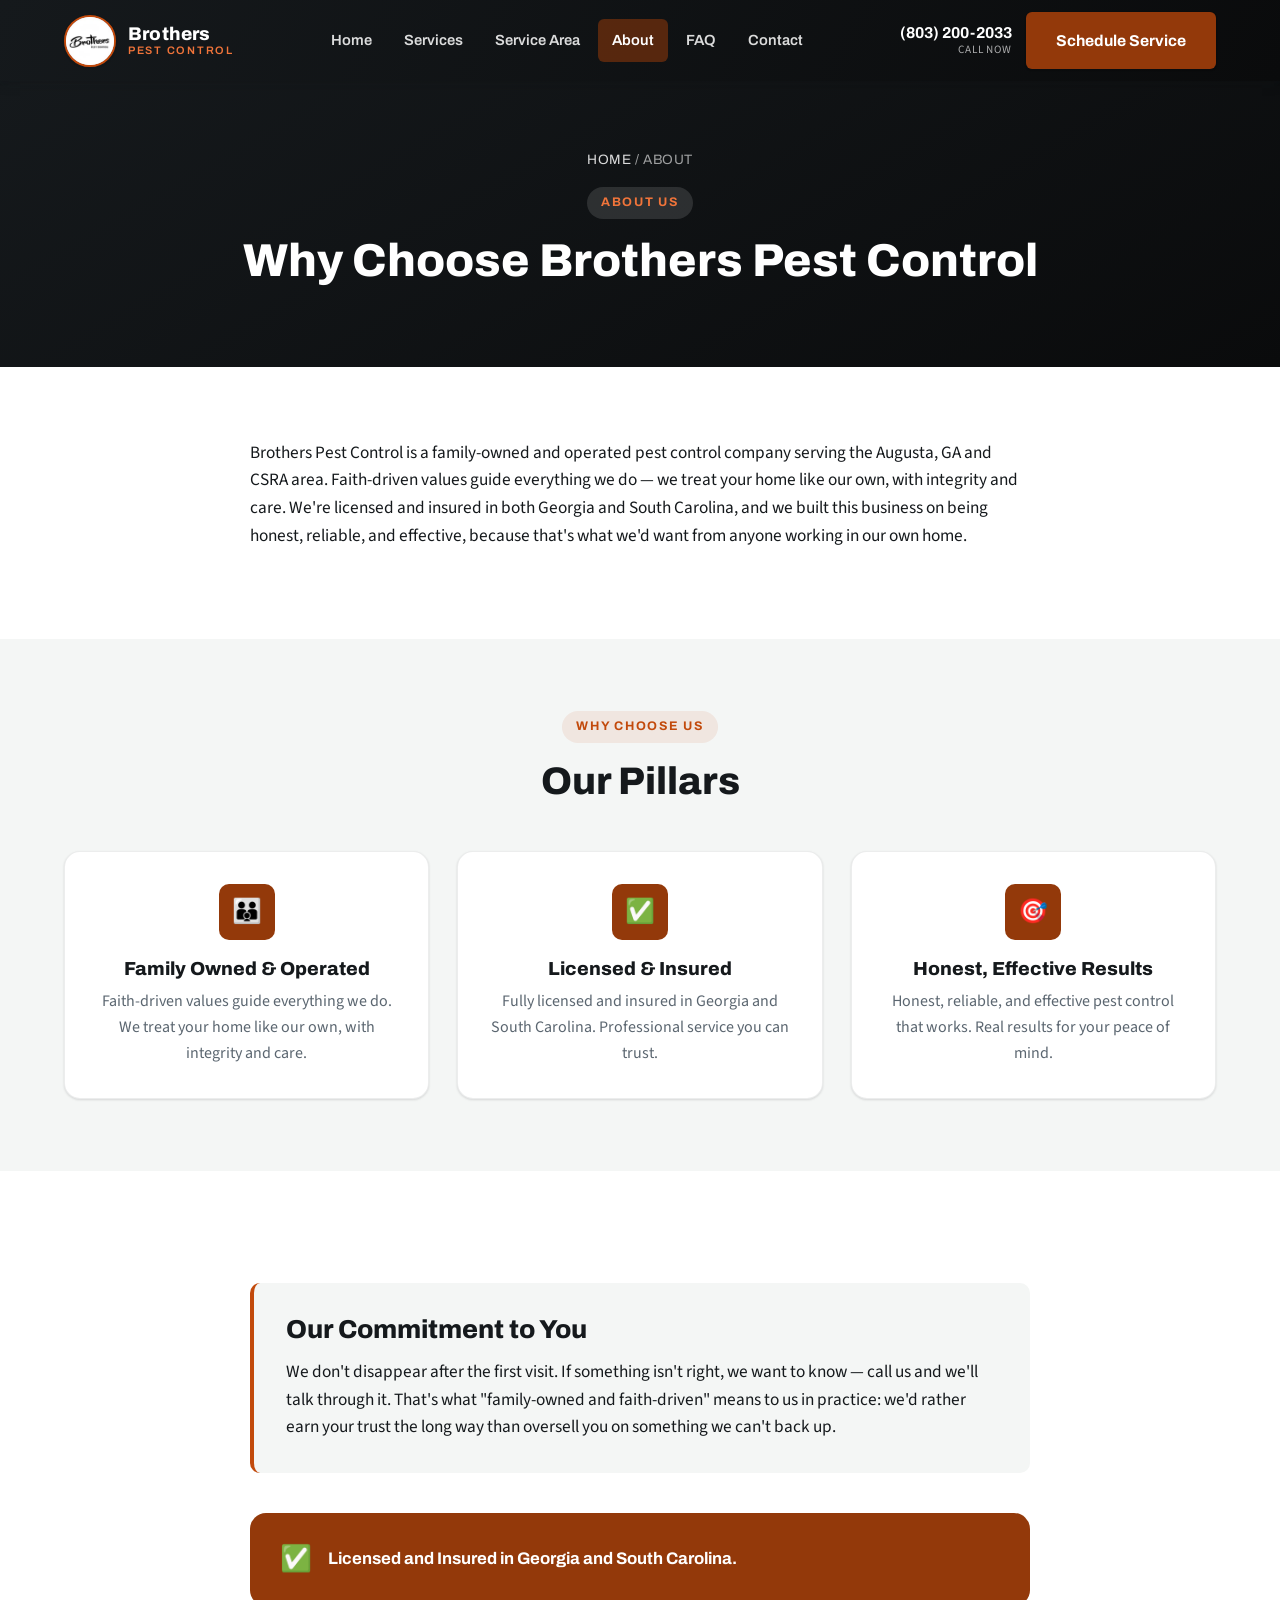
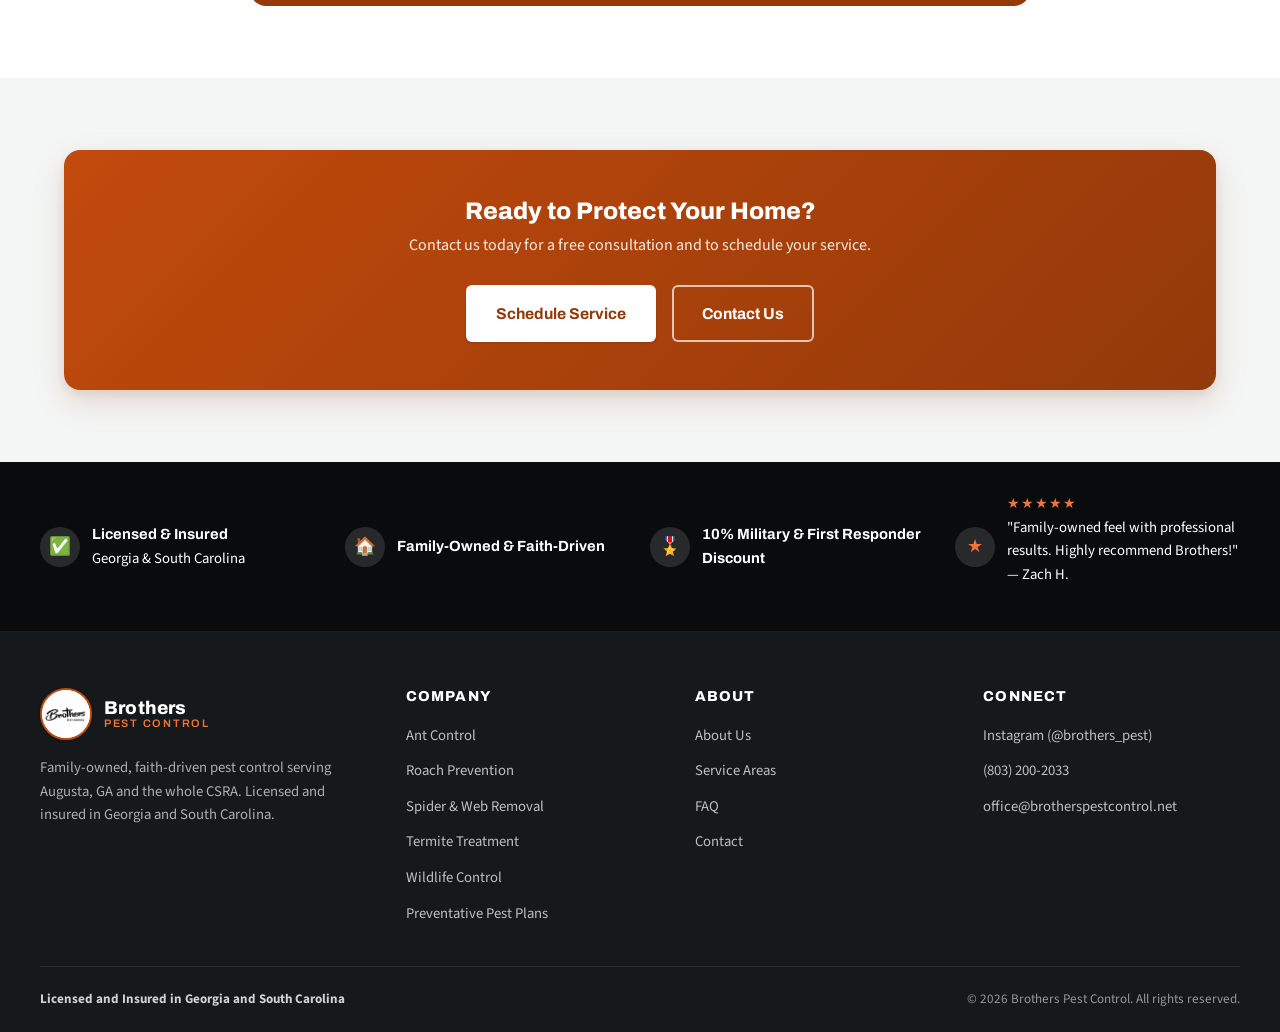
==== docs/about.html @ 14518ef0 "Update about.html" ====
<!DOCTYPE html>
<html lang="en">
<head>
<meta charset="UTF-8">
<meta name="viewport" content="width=device-width, initial-scale=1.0">
<title>About Us | Brothers Pest Control</title>
<meta name="description" content="Brothers Pest Control is a family-owned and operated pest control company serving Augusta, GA and the CSRA — faith-driven, licensed, and insured.">
<link rel="icon" type="image/jpeg" href="assets/logo-badge.jpg">
<link rel="preconnect" href="https://fonts.googleapis.com">
<link rel="preconnect" href="https://fonts.gstatic.com" crossorigin>
<link href="https://fonts.googleapis.com/css2?family=Archivo:wght@500;600;700;800&family=Source+Sans+3:wght@400;600;700&display=swap" rel="stylesheet">
<link rel="stylesheet" href="styles.css">
</head>
<body>

<header class="site-header">
  <div class="header-inner">
    <a href="index.html" class="brand">
      <span class="brand-badge"><img src="assets/logo-badge.jpg" alt="Brothers Pest Control logo badge"></span>
      <span class="brand-word"><strong>Brothers</strong><span>Pest Control</span></span>
    </a>
    <nav class="main-nav" aria-label="Primary">
      <a href="index.html">Home</a>
      <a href="services.html">Services</a>
      <a href="service-area.html">Service Area</a>
      <a href="about.html" aria-current="page">About</a>
      <a href="faq.html">FAQ</a>
      <a href="contact.html">Contact</a>
    </nav>
    <div class="header-cta">
      <a href="tel:8032002033" class="header-phone">(803) 200-2033<small>Call Now</small></a>
      <a href="https://portal.gorilladesk.com/brospestcontrol/booking?fbclid=IwY2xjawTnX89wZG9mBWV4dG4DYWVtAjEwAGJyaWQRMUFJbFFKTzVnUlVubElSN3FzcnRjBmFwcF9pZBAyMjIwMzkxNzg4MjAwODkyAAEewezlgg4vY1GfRL_hwmaiOZm5tj9zatPW8vrMeHS6EONmKB9_aHTJDhF3_zY_aem_PuyCdJYUeGN5oBeG-N2Fog" class="btn btn-primary btn-header-cta" target="_blank" rel="noopener" aria-label="Schedule Service"><span class="full-label">Schedule Service</span><span class="short-label" aria-hidden="true">Book</span></a>
      <button class="nav-toggle" aria-label="Toggle menu" aria-expanded="false"><span></span><span></span><span></span></button>
    </div>
  </div>
</header>

<main>

  <section class="page-header">
    <div class="container">
      <div class="breadcrumb"><a href="index.html">Home</a> / About</div>
      <span class="eyebrow">About Us</span>
      <h1>Why Choose Brothers Pest Control</h1>
    </div>
  </section>

  <section class="section">
    <div class="container">
      <div class="story-block">
        <p>Brothers Pest Control is a family-owned and operated pest control company serving the Augusta, GA and CSRA area. Faith-driven values guide everything we do — we treat your home like our own, with integrity and care. We're licensed and insured in both Georgia and South Carolina, and we built this business on being honest, reliable, and effective, because that's what we'd want from anyone working in our own home.</p>
      </div>
    </div>
  </section>

  <section class="section section--fog">
    <div class="container">
      <div class="section-head">
        <span class="eyebrow">Why Choose Us</span>
        <h2>Our Pillars</h2>
      </div>
      <div class="grid grid-3">
        <div class="card pillar-card">
          <span class="card-icon">👪</span>
          <h3>Family Owned &amp; Operated</h3>
          <p>Faith-driven values guide everything we do. We treat your home like our own, with integrity and care.</p>
        </div>
        <div class="card pillar-card">
          <span class="card-icon">✅</span>
          <h3>Licensed &amp; Insured</h3>
          <p>Fully licensed and insured in Georgia and South Carolina. Professional service you can trust.</p>
        </div>
        <div class="card pillar-card">
          <span class="card-icon">🎯</span>
          <h3>Honest, Effective Results</h3>
          <p>Honest, reliable, and effective pest control that works. Real results for your peace of mind.</p>
        </div>
      </div>
    </div>
  </section>

  <section class="section">
    <div class="container">
      <div class="story-block">
        <div class="commitment-block">
          <h2>Our Commitment to You</h2>
          <p style="margin:0;">We don't disappear after the first visit. If something isn't right, we want to know — call us and we'll talk through it. That's what "family-owned and faith-driven" means to us in practice: we'd rather earn your trust the long way than oversell you on something we can't back up.</p>
        </div>

        <div class="licensed-callout">
          <span class="icon">✅</span>
          <span>Licensed and Insured in Georgia and South Carolina.</span>
        </div>
      </div>
    </div>
  </section>

  <section class="section section--fog">
    <div class="container">
      <div class="cta-banner">
        <h2>Ready to Protect Your Home?</h2>
        <p>Contact us today for a free consultation and to schedule your service.</p>
        <div class="btn-row" style="justify-content:center;">
          <a href="https://portal.gorilladesk.com/brospestcontrol/booking?fbclid=IwY2xjawTnX89wZG9mBWV4dG4DYWVtAjEwAGJyaWQRMUFJbFFKTzVnUlVubElSN3FzcnRjBmFwcF9pZBAyMjIwMzkxNzg4MjAwODkyAAEewezlgg4vY1GfRL_hwmaiOZm5tj9zatPW8vrMeHS6EONmKB9_aHTJDhF3_zY_aem_PuyCdJYUeGN5oBeG-N2Fog" class="btn btn-primary" target="_blank" rel="noopener">Schedule Service</a>
          <a href="contact.html" class="btn btn-secondary">Contact Us</a>
        </div>
      </div>
    </div>
  </section>

</main>

<footer class="site-footer">
  <div class="trust-bar">
    <div class="container trust-bar-inner">
      <div class="trust-item"><span class="icon">✅</span><div><strong>Licensed &amp; Insured</strong>Georgia &amp; South Carolina</div></div>
      <div class="trust-item"><span class="icon">🏠</span><div><strong>Family-Owned &amp; Faith-Driven</strong></div></div>
      <div class="trust-item"><span class="icon">🎖️</span><div><strong>10% Military &amp; First Responder Discount</strong></div></div>
      <div class="trust-item quote-item"><span class="icon">★</span><div><span class="stars-mini">★★★★★</span><p>"Family-owned feel with professional results. Highly recommend Brothers!" — Zach H.</p></div></div>
    </div>
  </div>
  <div class="container footer-columns">
    <div class="footer-col footer-brand-col">
      <div class="footer-brand">
        <span class="brand-badge"><img src="assets/logo-badge.jpg" alt="Brothers Pest Control logo badge"></span>
        <span class="brand-word"><strong>Brothers</strong><span>Pest Control</span></span>
      </div>
      <p class="footer-desc">Family-owned, faith-driven pest control serving Augusta, GA and the whole CSRA. Licensed and insured in Georgia and South Carolina.</p>
    </div>
    <div class="footer-col">
      <h4>Company</h4>
      <ul>
        <li><a href="services.html#ant-control">Ant Control</a></li>
        <li><a href="services.html#roach-prevention">Roach Prevention</a></li>
        <li><a href="services.html#spider-web-removal">Spider &amp; Web Removal</a></li>
        <li><a href="services.html#termite-treatment">Termite Treatment</a></li>
        <li><a href="services.html#wildlife-control">Wildlife Control</a></li>
        <li><a href="services.html#preventative-pest-plans">Preventative Pest Plans</a></li>
      </ul>
    </div>
    <div class="footer-col">
      <h4>About</h4>
      <ul>
        <li><a href="about.html">About Us</a></li>
        <li><a href="service-area.html">Service Areas</a></li>
        <li><a href="faq.html">FAQ</a></li>
        <li><a href="contact.html">Contact</a></li>
      </ul>
    </div>
    <div class="footer-col">
      <h4>Connect</h4>
      <ul>
        <li><a href="https://www.instagram.com/brothers_pest" target="_blank" rel="noopener">Instagram (@brothers_pest)</a></li>
        <li><a href="tel:8032002033">(803) 200-2033</a></li>
        <li><a href="mailto:office@brotherspestcontrol.net">office@brotherspestcontrol.net</a></li>
      </ul>
    </div>
  </div>
  <div class="container footer-bottom">
    <span><strong>Licensed and Insured in Georgia and South Carolina</strong></span>
    <span>&copy; 2026 Brothers Pest Control. All rights reserved.</span>
  </div>
</footer>

<script src="script.js"></script>
</body>
</html>
---- docs/styles.css ----
/* =========================================================
   Brothers Pest Control — Template v5 "The Authority Standard"
   Shared stylesheet for all 6 pages
   ========================================================= */

:root {
  --charcoal-ink: #15191C;
  --charcoal-deep: #0A0B0C;
  --pure-white: #FFFFFF;
  --accent-orange: #C24A0C;         /* text/UI on light backgrounds; icons on dark backgrounds (3:1 threshold) */
  --accent-orange-deep: #93390A;    /* solid fills paired with white text/icons (7.4:1 on white) */
  --accent-orange-on-dark: #F0743A; /* text-sized accent content on charcoal backgrounds (6.1:1) */
  --fog-gray: #F4F6F5;
  --slate-gray: #5B6670;

  --font-heading: "Archivo", sans-serif;
  --font-body: "Source Sans 3", sans-serif;

  --max-width: 1200px;
  --radius-sm: 6px;
  --radius-md: 10px;
  --radius-lg: 16px;
  --shadow-sm: 0 1px 3px rgba(21, 25, 28, 0.08), 0 1px 2px rgba(21, 25, 28, 0.06);
  --shadow-md: 0 4px 12px rgba(21, 25, 28, 0.10), 0 2px 4px rgba(21, 25, 28, 0.06);
  --shadow-lg: 0 12px 32px rgba(147, 57, 10, 0.16), 0 4px 10px rgba(21, 25, 28, 0.08);
  --transition-fast: 160ms ease;
  --transition-med: 260ms ease;
}

/* ---------- Reset ---------- */
* , *::before, *::after { box-sizing: border-box; }
html { scroll-behavior: smooth; overflow-x: hidden; width: 100%; }
body {
  margin: 0;
  font-family: var(--font-body);
  color: var(--charcoal-ink);
  background: var(--pure-white);
  line-height: 1.6;
  -webkit-font-smoothing: antialiased;
  overflow-x: hidden;
  width: 100%;
  position: relative;
}
img { max-width: 100%; display: block; }
a { color: inherit; text-decoration: none; }
ul { list-style: none; margin: 0; padding: 0; }
h1, h2, h3, h4, h5, h6 {
  font-family: var(--font-heading);
  font-weight: 800;
  line-height: 1.15;
  margin: 0 0 0.5em;
  color: var(--charcoal-ink);
}
p { margin: 0 0 1em; }
button { font-family: inherit; cursor: pointer; }
input, textarea, select { font-family: inherit; font-size: 1rem; }

.container {
  max-width: var(--max-width);
  margin: 0 auto;
  padding: 0 24px;
}

.visually-hidden {
  position: absolute;
  width: 1px; height: 1px;
  padding: 0; margin: -1px;
  overflow: hidden;
  clip: rect(0,0,0,0);
  white-space: nowrap; border: 0;
}

a:focus-visible,
button:focus-visible,
input:focus-visible,
textarea:focus-visible,
summary:focus-visible {
  outline: 3px solid var(--accent-orange);
  outline-offset: 2px;
}

/* ---------- Section rhythm ---------- */
.section {
  padding: 72px 0;
}
.section--tight { padding: 48px 0; }
.section--dark {
  background: linear-gradient(160deg, var(--charcoal-ink) 0%, var(--charcoal-deep) 100%);
  color: var(--pure-white);
}
.section--dark h2, .section--dark h3, .section--dark p { color: var(--pure-white); }
.section--fog { background: var(--fog-gray); }
.section--green {
  background: linear-gradient(135deg, var(--charcoal-ink) 0%, var(--charcoal-deep) 100%);
  color: var(--pure-white);
}
.section--green h2, .section--green h3, .section--green p { color: var(--pure-white); }

.section-head {
  text-align: center;
  max-width: 720px;
  margin: 0 auto 48px;
}
.eyebrow {
  display: inline-block;
  font-family: var(--font-heading);
  font-weight: 700;
  font-size: 0.78rem;
  letter-spacing: 0.14em;
  text-transform: uppercase;
  color: var(--accent-orange);
  background: rgba(194, 74, 12, 0.09);
  padding: 6px 14px;
  border-radius: 999px;
  margin-bottom: 16px;
}
.section--dark .eyebrow, .section--green .eyebrow {
  color: var(--accent-orange-on-dark);
  background: rgba(255,255,255,0.12);
}
.section-head h2 { font-size: clamp(1.7rem, 3vw, 2.4rem); }
.section-head p { color: var(--slate-gray); font-size: 1.08rem; }
.section--dark .section-head p, .section--green .section-head p { color: rgba(255,255,255,0.85); }

/* ---------- Buttons ---------- */
.btn {
  display: inline-flex;
  align-items: center;
  justify-content: center;
  gap: 8px;
  font-family: var(--font-heading);
  font-weight: 700;
  font-size: 0.98rem;
  padding: 14px 28px;
  border-radius: var(--radius-sm);
  border: 2px solid transparent;
  transition: transform var(--transition-fast), box-shadow var(--transition-fast), background var(--transition-fast), border-color var(--transition-fast), color var(--transition-fast);
  white-space: nowrap;
}
.btn-primary {
  background: var(--accent-orange-deep);
  color: var(--pure-white);
  box-shadow: var(--shadow-sm);
}
.btn-primary:hover {
  transform: translateY(-2px);
  box-shadow: var(--shadow-lg);
}
.btn-secondary {
  background: transparent;
  color: var(--charcoal-ink);
  border-color: var(--charcoal-ink);
}
.btn-secondary:hover {
  background: var(--charcoal-ink);
  color: var(--pure-white);
  transform: translateY(-2px);
}
.section--dark .btn-secondary, .section--green .btn-secondary {
  color: var(--pure-white);
  border-color: rgba(255,255,255,0.6);
}
.section--dark .btn-secondary:hover, .section--green .btn-secondary:hover {
  background: var(--pure-white);
  color: var(--charcoal-ink);
}
.btn-block { width: 100%; }
.btn-lg { padding: 16px 34px; font-size: 1.05rem; }

.btn-row {
  display: flex;
  flex-wrap: wrap;
  gap: 16px;
  align-items: center;
}

/* ---------- Header ---------- */
.site-header {
  position: sticky;
  top: 0;
  z-index: 100;
  background: linear-gradient(120deg, var(--charcoal-ink) 0%, var(--charcoal-deep) 100%);
  box-shadow: var(--shadow-md);
}
.header-inner {
  display: flex;
  align-items: center;
  justify-content: space-between;
  gap: 20px;
  padding: 12px 24px;
  max-width: var(--max-width);
  margin: 0 auto;
}
.brand {
  display: flex;
  align-items: center;
  gap: 12px;
}
.brand-badge {
  width: 52px;
  height: 52px;
  border-radius: 50%;
  overflow: hidden;
  background: var(--pure-white);
  border: 2px solid var(--accent-orange);
  flex-shrink: 0;
  box-shadow: var(--shadow-sm);
}
.brand-badge img {
  width: 100%;
  height: 100%;
  object-fit: cover;
}
.brand-word {
  font-family: var(--font-heading);
  color: var(--pure-white);
  line-height: 1.1;
}
.brand-word strong {
  display: block;
  font-size: 1.15rem;
  font-weight: 800;
  letter-spacing: 0.01em;
}
.brand-word span {
  display: block;
  font-size: 0.68rem;
  letter-spacing: 0.16em;
  text-transform: uppercase;
  color: var(--accent-orange-on-dark);
  font-weight: 600;
}

.main-nav {
  display: flex;
  align-items: center;
  gap: 4px;
}
.main-nav a {
  font-family: var(--font-heading);
  font-weight: 600;
  font-size: 0.92rem;
  color: rgba(255,255,255,0.85);
  padding: 10px 14px;
  border-radius: var(--radius-sm);
  transition: background var(--transition-fast), color var(--transition-fast);
}
.main-nav a:hover {
  background: rgba(255,255,255,0.10);
  color: var(--pure-white);
}
.main-nav a[aria-current="page"] {
  color: var(--pure-white);
  background: rgba(147, 57, 10, 0.55);
}

.header-cta {
  display: flex;
  align-items: center;
  gap: 14px;
  flex-shrink: 0;
}
.btn-header-cta .short-label { display: none; }
.header-phone {
  display: flex;
  flex-direction: column;
  align-items: flex-end;
  font-family: var(--font-heading);
  font-weight: 700;
  color: var(--pure-white);
  font-size: 0.98rem;
  line-height: 1.2;
}
.header-phone small {
  font-family: var(--font-body);
  font-weight: 400;
  font-size: 0.7rem;
  color: rgba(255,255,255,0.65);
  text-transform: uppercase;
  letter-spacing: 0.08em;
}

.nav-toggle {
  display: none;
  background: transparent;
  border: 2px solid rgba(255,255,255,0.5);
  border-radius: var(--radius-sm);
  padding: 8px 10px;
  color: var(--pure-white);
}
.nav-toggle span {
  display: block;
  width: 22px;
  height: 2px;
  background: var(--pure-white);
  margin: 4px 0;
}

/* ---------- Hero ---------- */
.hero {
  background:
    radial-gradient(circle at 85% -10%, rgba(194, 74, 12, 0.18), transparent 55%),
    linear-gradient(150deg, var(--charcoal-ink) 0%, var(--charcoal-deep) 100%);
  color: var(--pure-white);
  padding: 88px 0 80px;
}
.hero-grid {
  display: grid;
  grid-template-columns: 1.15fr 0.85fr;
  gap: 48px;
  align-items: center;
}
.hero h1 {
  color: var(--pure-white);
  font-size: clamp(2.1rem, 4.2vw, 3.4rem);
  margin-bottom: 20px;
}
.hero p.lead {
  font-size: 1.18rem;
  color: rgba(255,255,255,0.88);
  max-width: 560px;
  margin-bottom: 32px;
}
.discount-callout {
  display: inline-flex;
  align-items: center;
  gap: 10px;
  margin-top: 28px;
  background: rgba(194, 74, 12, 0.14);
  border: 1px solid rgba(194, 74, 12, 0.5);
  color: var(--accent-orange-on-dark);
  font-family: var(--font-heading);
  font-weight: 700;
  font-size: 0.95rem;
  padding: 12px 20px;
  border-radius: var(--radius-md);
}
.hero-media {
  background: rgba(255,255,255,0.06);
  border: 1px solid rgba(255,255,255,0.16);
  border-radius: var(--radius-lg);
  padding: 32px;
  backdrop-filter: blur(2px);
}
.hero-media-badge {
  width: 140px;
  height: 140px;
  margin: 0 auto 20px;
  border-radius: 50%;
  overflow: hidden;
  background: var(--pure-white);
  border: 4px solid var(--accent-orange);
  box-shadow: var(--shadow-lg);
}
.hero-media-badge img { width: 100%; height: 100%; object-fit: cover; }
.hero-media-list {
  display: grid;
  gap: 12px;
}
.hero-media-list li {
  display: flex;
  align-items: center;
  gap: 10px;
  font-size: 0.95rem;
  color: rgba(255,255,255,0.92);
}
.hero-media-list li::before {
  content: "✓";
  display: inline-flex;
  align-items: center;
  justify-content: center;
  width: 22px; height: 22px;
  border-radius: 50%;
  background: var(--accent-orange-deep);
  color: var(--pure-white);
  font-size: 0.78rem;
  flex-shrink: 0;
}

/* ---------- Value-prop strip ---------- */
.value-strip {
  background: var(--charcoal-ink);
  color: var(--pure-white);
  padding: 22px 0;
  text-align: center;
}
.value-strip p {
  margin: 0;
  font-family: var(--font-heading);
  font-weight: 600;
  font-size: 1rem;
  letter-spacing: 0.01em;
}
.value-strip strong { color: var(--accent-orange-on-dark); }

/* ---------- Page header (interior pages) ---------- */
.page-header {
  background: linear-gradient(150deg, var(--charcoal-ink) 0%, var(--charcoal-deep) 100%);
  color: var(--pure-white);
  padding: 68px 0 56px;
  text-align: center;
}
.page-header .eyebrow {
  color: var(--accent-orange-on-dark);
  background: rgba(255,255,255,0.12);
}
.page-header h1 {
  color: var(--pure-white);
  font-size: clamp(1.9rem, 3.6vw, 2.9rem);
}
.page-header p {
  color: rgba(255,255,255,0.85);
  font-size: 1.12rem;
  max-width: 640px;
  margin: 0 auto;
}
.breadcrumb {
  font-size: 0.85rem;
  color: rgba(255,255,255,0.6);
  margin-bottom: 16px;
  font-family: var(--font-heading);
  letter-spacing: 0.04em;
  text-transform: uppercase;
}
.breadcrumb a { color: rgba(255,255,255,0.85); }
.breadcrumb a:hover { text-decoration: underline; }

/* ---------- Grids / Cards ---------- */
.grid {
  display: grid;
  gap: 28px;
}
.grid-2 { grid-template-columns: repeat(2, 1fr); }
.grid-3 { grid-template-columns: repeat(3, 1fr); }
.grid-4 { grid-template-columns: repeat(4, 1fr); }

.card {
  background: var(--pure-white);
  border: 1px solid rgba(21,25,28,0.08);
  border-radius: var(--radius-lg);
  padding: 32px 26px;
  box-shadow: var(--shadow-sm);
  transition: transform var(--transition-med), box-shadow var(--transition-med), border-color var(--transition-med);
}
.card:hover {
  transform: translateY(-6px);
  box-shadow: var(--shadow-lg);
  border-color: rgba(194, 74, 12, 0.35);
}
.card-icon {
  width: 56px;
  height: 56px;
  border-radius: var(--radius-md);
  display: flex;
  align-items: center;
  justify-content: center;
  background: var(--accent-orange-deep);
  color: var(--pure-white);
  font-size: 1.5rem;
  margin-bottom: 18px;
}
.card h3 {
  font-size: 1.18rem;
  margin-bottom: 10px;
}
.card p {
  color: var(--slate-gray);
  margin-bottom: 0;
}
.card-link {
  display: inline-flex;
  align-items: center;
  gap: 6px;
  margin-top: 16px;
  font-family: var(--font-heading);
  font-weight: 700;
  font-size: 0.9rem;
  color: var(--accent-orange);
}
.card-link::after { content: "→"; transition: transform var(--transition-fast); }
.card:hover .card-link::after { transform: translateX(4px); }

/* Quick-link row (4 cards, home) */
.quick-links .card {
  text-align: left;
}

/* Why choose us pillars */
.pillar-card {
  text-align: center;
}
.pillar-card .card-icon { margin-left: auto; margin-right: auto; }

/* Services grid */
.service-card .card-icon { font-size: 1.7rem; }
.service-card--full {
  display: flex;
  flex-direction: column;
}

/* Process steps */
.process-steps {
  display: grid;
  grid-template-columns: repeat(4, 1fr);
  gap: 24px;
  counter-reset: step;
}
.process-step {
  position: relative;
  background: var(--pure-white);
  border: 1px solid rgba(21,25,28,0.08);
  border-radius: var(--radius-lg);
  padding: 30px 22px 26px;
  box-shadow: var(--shadow-sm);
}
.process-step::before {
  counter-increment: step;
  content: counter(step);
  display: flex;
  align-items: center;
  justify-content: center;
  width: 40px; height: 40px;
  border-radius: 50%;
  background: var(--accent-orange-deep);
  color: var(--pure-white);
  font-family: var(--font-heading);
  font-weight: 800;
  margin-bottom: 16px;
}
.process-step h3 { font-size: 1.08rem; margin-bottom: 8px; }
.process-step p { color: var(--slate-gray); font-size: 0.96rem; margin-bottom: 0; }

/* CTA banner */
.cta-banner {
  background: linear-gradient(135deg, var(--accent-orange), var(--accent-orange-deep));
  color: var(--pure-white);
  border-radius: var(--radius-lg);
  padding: 48px 40px;
  text-align: center;
  box-shadow: var(--shadow-lg);
}
.cta-banner h2 { color: var(--pure-white); margin-bottom: 8px; }
.cta-banner p { color: rgba(255,255,255,0.9); margin-bottom: 26px; }
.cta-banner .btn-secondary {
  color: var(--pure-white);
  border-color: rgba(255,255,255,0.7);
}
.cta-banner .btn-secondary:hover {
  background: var(--pure-white);
  color: var(--accent-orange-deep);
}
.cta-banner .btn-primary {
  background: var(--pure-white);
  color: var(--accent-orange-deep);
}
.cta-banner .btn-primary:hover {
  background: var(--fog-gray);
}

/* Discount callout banner (services page) */
.discount-banner {
  display: flex;
  align-items: center;
  gap: 16px;
  background: rgba(194, 74, 12, 0.12);
  border: 1px solid rgba(194, 74, 12, 0.4);
  border-radius: var(--radius-lg);
  padding: 24px 28px;
  font-family: var(--font-heading);
  font-weight: 700;
  color: var(--charcoal-ink);
}
.discount-banner .icon { font-size: 1.8rem; }

/* Service area */
.area-intro {
  background: var(--pure-white);
  border-radius: var(--radius-lg);
  padding: 32px;
  box-shadow: var(--shadow-sm);
  border: 1px solid rgba(21,25,28,0.08);
  margin-bottom: 48px;
}
.area-state-group {
  margin-bottom: 40px;
}
.area-state-group h3 {
  font-family: var(--font-heading);
  color: var(--accent-orange);
  border-bottom: 2px solid var(--accent-orange);
  display: inline-block;
  padding-bottom: 6px;
  margin-bottom: 20px;
}
.area-city-grid {
  display: grid;
  grid-template-columns: repeat(3, 1fr);
  gap: 18px;
}
.area-city-card {
  display: flex;
  align-items: center;
  gap: 12px;
  background: var(--pure-white);
  border: 1px solid rgba(21,25,28,0.08);
  border-radius: var(--radius-md);
  padding: 18px 18px;
  box-shadow: var(--shadow-sm);
  transition: border-color var(--transition-fast), transform var(--transition-fast);
}
.area-city-card:hover {
  border-color: var(--accent-orange);
  transform: translateY(-3px);
}
.area-city-card .pin {
  width: 36px; height: 36px;
  border-radius: 50%;
  background: var(--accent-orange-deep);
  color: var(--pure-white);
  display: flex; align-items: center; justify-content: center;
  flex-shrink: 0;
}
.area-city-card strong {
  font-family: var(--font-heading);
  display: block;
  font-size: 1rem;
}
.area-city-card span {
  font-size: 0.82rem;
  color: var(--slate-gray);
  text-transform: uppercase;
  letter-spacing: 0.06em;
}

/* Compact list on home/contact */
.area-compact-list {
  display: flex;
  flex-wrap: wrap;
  gap: 10px;
  justify-content: center;
}
.area-chip {
  background: rgba(255,255,255,0.1);
  border: 1px solid rgba(255,255,255,0.24);
  color: var(--pure-white);
  padding: 8px 16px;
  border-radius: 999px;
  font-size: 0.9rem;
  font-family: var(--font-heading);
  font-weight: 600;
}
.section--fog .area-compact-list .area-chip,
.area-compact-list.on-light .area-chip {
  background: var(--pure-white);
  border-color: rgba(21,25,28,0.1);
  color: var(--charcoal-ink);
  box-shadow: var(--shadow-sm);
}

/* Testimonials */
.testimonial-grid {
  display: grid;
  grid-template-columns: repeat(3, 1fr);
  gap: 28px;
}
.testimonial-card {
  background: var(--pure-white);
  border-radius: var(--radius-lg);
  padding: 30px 26px;
  box-shadow: var(--shadow-sm);
  border: 1px solid rgba(21,25,28,0.08);
  border-top: 4px solid var(--accent-orange);
}
.stars {
  color: var(--accent-orange);
  font-size: 1.05rem;
  letter-spacing: 2px;
  margin-bottom: 14px;
}
.testimonial-card p.quote {
  font-size: 1.02rem;
  font-style: italic;
  color: var(--charcoal-ink);
  margin-bottom: 18px;
}
.testimonial-card .author {
  font-family: var(--font-heading);
  font-weight: 700;
  color: var(--accent-orange-deep);
  font-size: 0.92rem;
}

/* Why-choose-us / About page commitment / licensed callout */
.commitment-block {
  background: var(--fog-gray);
  border-left: 4px solid var(--accent-orange);
  border-radius: var(--radius-md);
  padding: 32px;
  margin: 40px 0;
}
.licensed-callout {
  display: flex;
  align-items: center;
  gap: 16px;
  background: var(--accent-orange-deep);
  color: var(--pure-white);
  border-radius: var(--radius-lg);
  padding: 26px 30px;
  font-family: var(--font-heading);
  font-weight: 700;
  font-size: 1.05rem;
}
.licensed-callout .icon { font-size: 1.6rem; }
.story-block {
  max-width: 780px;
  margin: 0 auto;
  font-size: 1.08rem;
}
.story-block p { color: var(--charcoal-ink); }

/* FAQ accordion */
.faq-list {
  max-width: 820px;
  margin: 0 auto;
  display: grid;
  gap: 14px;
}
.faq-item {
  background: var(--pure-white);
  border: 1px solid rgba(21,25,28,0.1);
  border-radius: var(--radius-md);
  overflow: hidden;
  box-shadow: var(--shadow-sm);
}
.faq-question {
  width: 100%;
  display: flex;
  align-items: center;
  justify-content: space-between;
  gap: 16px;
  background: transparent;
  border: none;
  text-align: left;
  padding: 20px 24px;
  font-family: var(--font-heading);
  font-weight: 700;
  font-size: 1.02rem;
  color: var(--charcoal-ink);
}
.faq-question .plus {
  flex-shrink: 0;
  width: 30px; height: 30px;
  border-radius: 50%;
  background: var(--fog-gray);
  color: var(--accent-orange);
  display: flex; align-items: center; justify-content: center;
  font-size: 1.2rem;
  transition: transform var(--transition-med), background var(--transition-med);
}
.faq-item[data-open="true"] .faq-question .plus {
  transform: rotate(45deg);
  background: var(--accent-orange-deep);
  color: var(--pure-white);
}
.faq-answer {
  max-height: 0;
  overflow: hidden;
  transition: max-height var(--transition-med) ease, padding var(--transition-med) ease;
  padding: 0 24px;
}
.faq-item[data-open="true"] .faq-answer {
  max-height: 480px;
  padding: 0 24px 22px;
}
.faq-answer p {
  color: var(--slate-gray);
  margin: 0;
}

/* Contact page */
.contact-grid {
  display: grid;
  grid-template-columns: 0.85fr 1.15fr;
  gap: 40px;
  align-items: start;
}
.contact-info-card {
  background: linear-gradient(150deg, var(--charcoal-ink), var(--charcoal-deep));
  color: var(--pure-white);
  border-radius: var(--radius-lg);
  padding: 36px 30px;
  box-shadow: var(--shadow-md);
}
.contact-info-card h3 { color: var(--pure-white); }
.contact-info-list {
  display: grid;
  gap: 18px;
  margin: 24px 0 28px;
}
.contact-info-list li {
  display: flex;
  align-items: flex-start;
  gap: 14px;
}
.contact-info-list .icon {
  width: 38px; height: 38px;
  border-radius: 50%;
  background: rgba(255,255,255,0.12);
  display: flex; align-items: center; justify-content: center;
  flex-shrink: 0;
  color: var(--accent-orange-on-dark);
}
.contact-info-list a, .contact-info-list span.value {
  font-family: var(--font-heading);
  font-weight: 700;
  color: var(--pure-white);
  word-break: break-word;
}
.contact-info-list a:hover { text-decoration: underline; }
.contact-info-list small {
  display: block;
  color: rgba(255,255,255,0.6);
  font-size: 0.76rem;
  text-transform: uppercase;
  letter-spacing: 0.08em;
  margin-bottom: 2px;
}

.contact-form-card {
  background: var(--pure-white);
  border: 1px solid rgba(21,25,28,0.08);
  border-radius: var(--radius-lg);
  padding: 36px;
  box-shadow: var(--shadow-sm);
}
.form-row {
  display: grid;
  grid-template-columns: 1fr 1fr;
  gap: 18px;
}
.field {
  margin-bottom: 18px;
}
.field label {
  display: block;
  font-family: var(--font-heading);
  font-weight: 700;
  font-size: 0.88rem;
  margin-bottom: 6px;
  color: var(--charcoal-ink);
}
.field input, .field textarea {
  width: 100%;
  border: 1.5px solid rgba(21,25,28,0.16);
  border-radius: var(--radius-sm);
  padding: 12px 14px;
  transition: border-color var(--transition-fast), box-shadow var(--transition-fast);
  background: var(--pure-white);
  color: var(--charcoal-ink);
}
.field input:focus, .field textarea:focus {
  outline: none;
  border-color: var(--accent-orange);
  box-shadow: 0 0 0 3px rgba(194, 74, 12, 0.15);
}
.field textarea { resize: vertical; min-height: 130px; }
.form-note {
  font-size: 0.82rem;
  color: var(--slate-gray);
  margin-top: 12px;
}
.form-success {
  display: none;
  align-items: center;
  gap: 12px;
  background: rgba(194, 74, 12, 0.10);
  border: 1px solid rgba(194, 74, 12, 0.35);
  color: var(--accent-orange-deep);
  border-radius: var(--radius-md);
  padding: 16px 20px;
  font-family: var(--font-heading);
  font-weight: 700;
  margin-bottom: 20px;
}
.form-success.is-visible { display: flex; }
.map-list {
  margin-top: 48px;
}
.map-list h3 {
  text-align: center;
  color: var(--accent-orange);
}

/* ---------- Footer ---------- */
.site-footer {
  background: var(--charcoal-ink);
  color: rgba(255,255,255,0.82);
}
.trust-bar {
  background: var(--charcoal-deep);
  border-bottom: 1px solid rgba(255,255,255,0.08);
}
.trust-bar-inner {
  display: grid;
  grid-template-columns: repeat(4, 1fr);
  gap: 20px;
  padding: 30px 0;
}
.trust-item {
  display: flex;
  align-items: center;
  gap: 12px;
  color: var(--pure-white);
  font-size: 0.92rem;
}
.trust-item .icon {
  width: 40px; height: 40px;
  border-radius: 50%;
  background: rgba(255,255,255,0.12);
  display: flex; align-items: center; justify-content: center;
  flex-shrink: 0;
  font-size: 1.1rem;
  color: var(--accent-orange-on-dark);
}
.trust-item.quote-item .icon { color: var(--accent-orange-on-dark); }
.trust-item strong { display: block; font-family: var(--font-heading); }
.trust-item .stars-mini { color: var(--accent-orange-on-dark); letter-spacing: 1px; font-size: 0.85rem; }

.footer-columns {
  display: grid;
  grid-template-columns: 1.3fr 1fr 1fr 1fr;
  gap: 32px;
  padding: 56px 0 40px;
}
.footer-brand {
  display: flex;
  align-items: center;
  gap: 12px;
  margin-bottom: 16px;
}
.footer-brand .brand-badge {
  border-color: var(--accent-orange);
}
.footer-brand .brand-word strong { color: var(--pure-white); }
.footer-col h4 {
  font-family: var(--font-heading);
  color: var(--pure-white);
  font-size: 0.9rem;
  letter-spacing: 0.08em;
  text-transform: uppercase;
  margin-bottom: 18px;
}
.footer-col ul { display: grid; gap: 10px; }
.footer-col a {
  color: rgba(255,255,255,0.72);
  font-size: 0.92rem;
  transition: color var(--transition-fast);
}
.footer-col a:hover { color: var(--pure-white); }
.footer-desc {
  color: rgba(255,255,255,0.65);
  font-size: 0.92rem;
  max-width: 320px;
}

.footer-bottom {
  border-top: 1px solid rgba(255,255,255,0.1);
  padding: 22px 0;
  display: flex;
  flex-wrap: wrap;
  justify-content: space-between;
  gap: 10px;
  font-size: 0.82rem;
  color: rgba(255,255,255,0.55);
}
.footer-bottom strong { color: rgba(255,255,255,0.8); }

/* ---------- Utility ---------- */
.mt-0 { margin-top: 0; }
.text-center { text-align: center; }

/* =========================================================
   Responsive breakpoints
   ========================================================= */

@media (max-width: 980px) {
  .main-nav { display: none; }
  .nav-toggle { display: inline-flex; align-items: center; flex-shrink: 0; }
  .header-phone { display: none; }
  .site-header.nav-open .main-nav {
    display: flex;
    flex-direction: column;
    position: absolute;
    top: 100%;
    left: 0; right: 0;
    background: var(--charcoal-ink);
    padding: 12px;
    gap: 2px;
    box-shadow: var(--shadow-md);
  }
  .site-header.nav-open .main-nav a { padding: 14px; }

  .hero-grid { grid-template-columns: 1fr; }
  .hero-media { order: -1; max-width: 360px; margin: 0 auto; }

  .grid-4 { grid-template-columns: repeat(2, 1fr); }
  .grid-3 { grid-template-columns: repeat(2, 1fr); }
  .process-steps { grid-template-columns: repeat(2, 1fr); }
  .testimonial-grid { grid-template-columns: repeat(1, 1fr); }
  .area-city-grid { grid-template-columns: repeat(2, 1fr); }
  .contact-grid { grid-template-columns: 1fr; }
  .footer-columns { grid-template-columns: 1fr 1fr; }
  .trust-bar-inner { grid-template-columns: repeat(2, 1fr); }
}

@media (max-width: 640px) {
  .section { padding: 52px 0; }
  .grid-4, .grid-3, .grid-2, .process-steps, .area-city-grid { grid-template-columns: 1fr; }
  .form-row { grid-template-columns: 1fr; }
  .footer-columns { grid-template-columns: 1fr; }
  .trust-bar-inner { grid-template-columns: 1fr; }
  .hero { padding: 56px 0 48px; }
  .cta-banner { padding: 36px 22px; }
  .btn-row { flex-direction: column; align-items: stretch; }
  .btn:not(.btn-header-cta) { width: 100%; }
  .discount-banner { flex-direction: column; text-align: center; }
  .licensed-callout { flex-direction: column; text-align: center; }
  .footer-bottom { flex-direction: column; text-align: center; }

  /* Keep the sticky header from overflowing on narrow phones: shrink the
     brand mark and swap the CTA button to a compact "Book" label so it
     never pushes the hamburger nav-toggle off-screen. */
  .header-inner { padding: 10px 14px; gap: 10px; }
  .brand { gap: 8px; }
  .brand-badge { width: 38px; height: 38px; }
  .brand-word strong { font-size: 0.95rem; }
  .brand-word span { display: none; }
  .header-cta { gap: 8px; }
  .btn-header-cta {
    padding: 9px 14px;
    font-size: 0.85rem;
  }
  .btn-header-cta .full-label { display: none; }
  .btn-header-cta .short-label { display: inline; }
  .nav-toggle { padding: 7px 9px; }
}
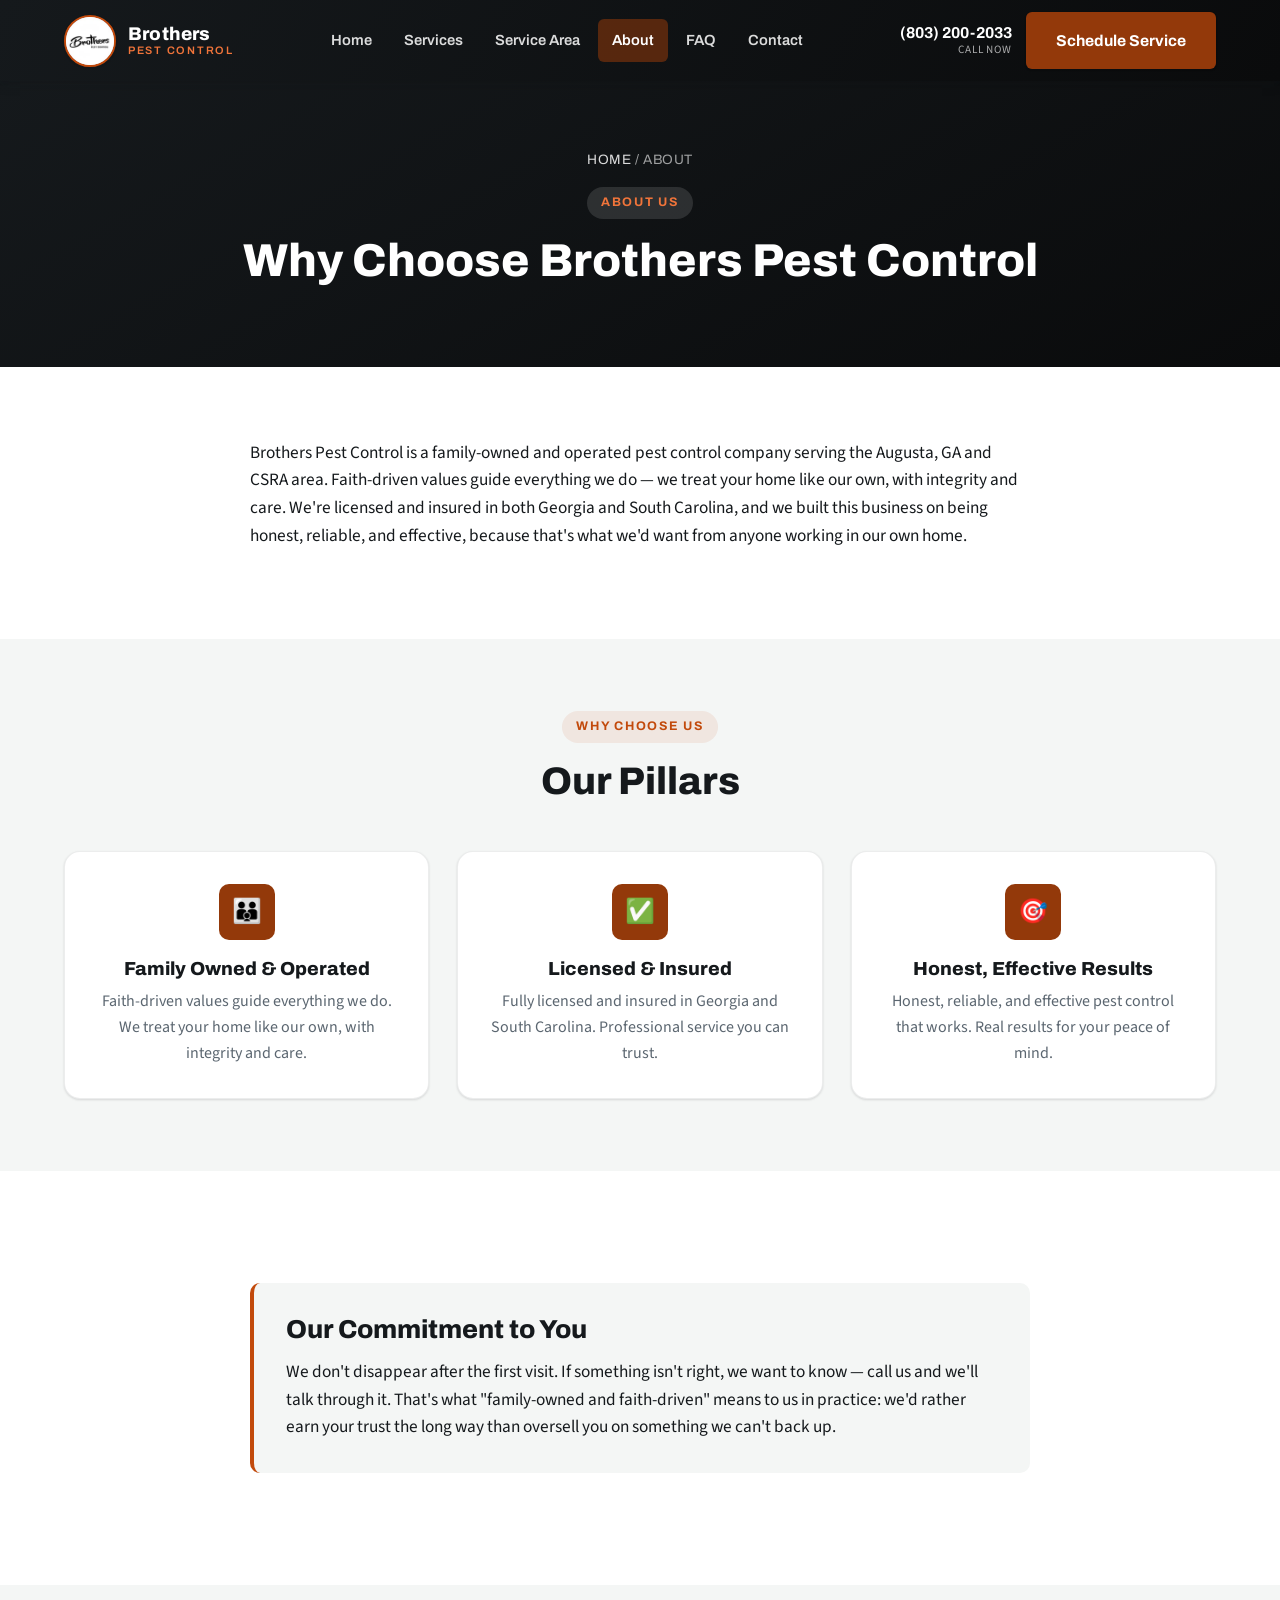
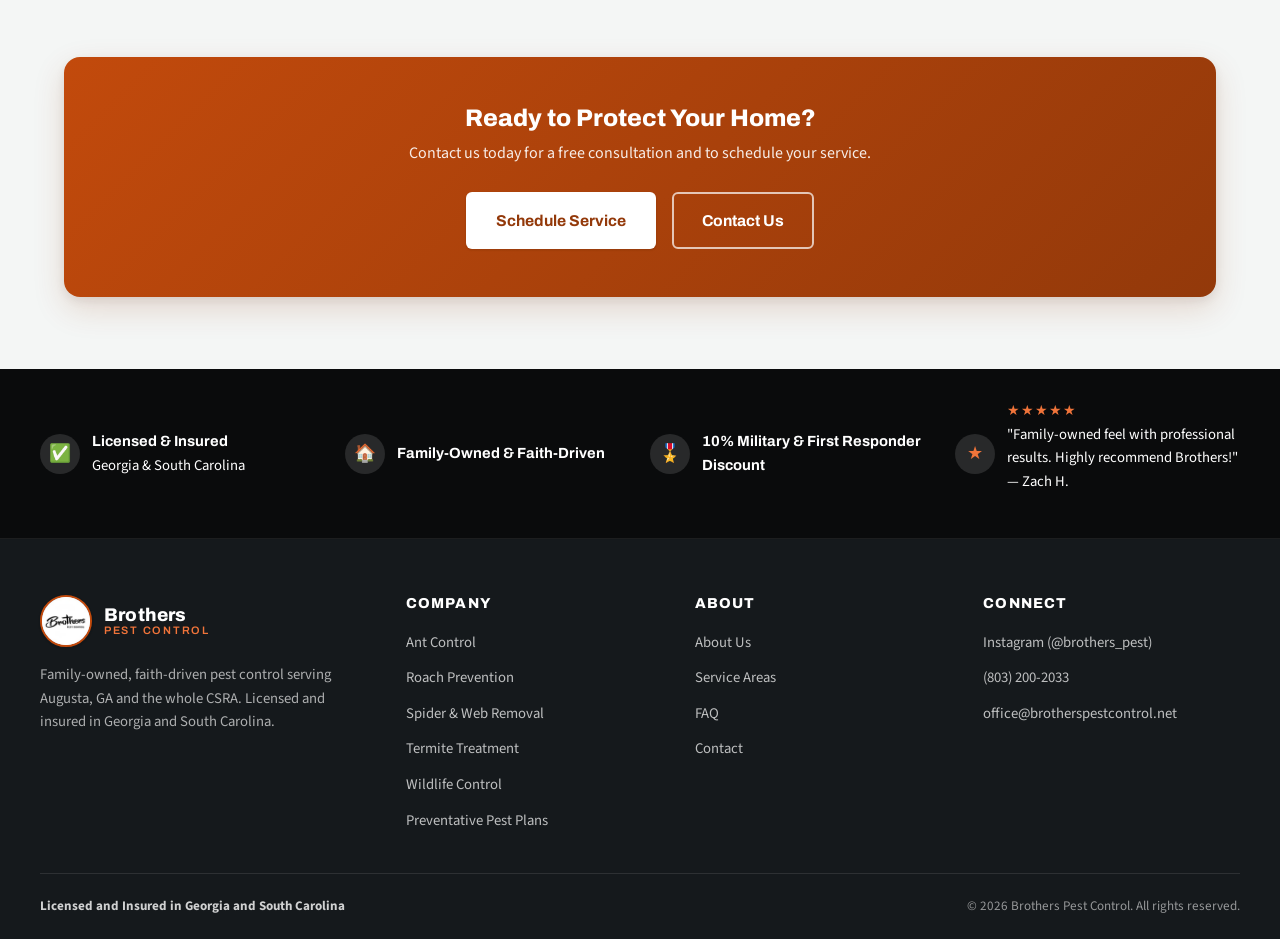
==== commit 9e477402: "Update about.html" ====
--- a/docs/about.html
+++ b/docs/about.html
@@ -86,11 +86,6 @@
           <h2>Our Commitment to You</h2>
           <p style="margin:0;">We don't disappear after the first visit. If something isn't right, we want to know — call us and we'll talk through it. That's what "family-owned and faith-driven" means to us in practice: we'd rather earn your trust the long way than oversell you on something we can't back up.</p>
         </div>
-
-        <div class="licensed-callout">
-          <span class="icon">✅</span>
-          <span>Licensed and Insured in Georgia and South Carolina.</span>
-        </div>
       </div>
     </div>
   </section>
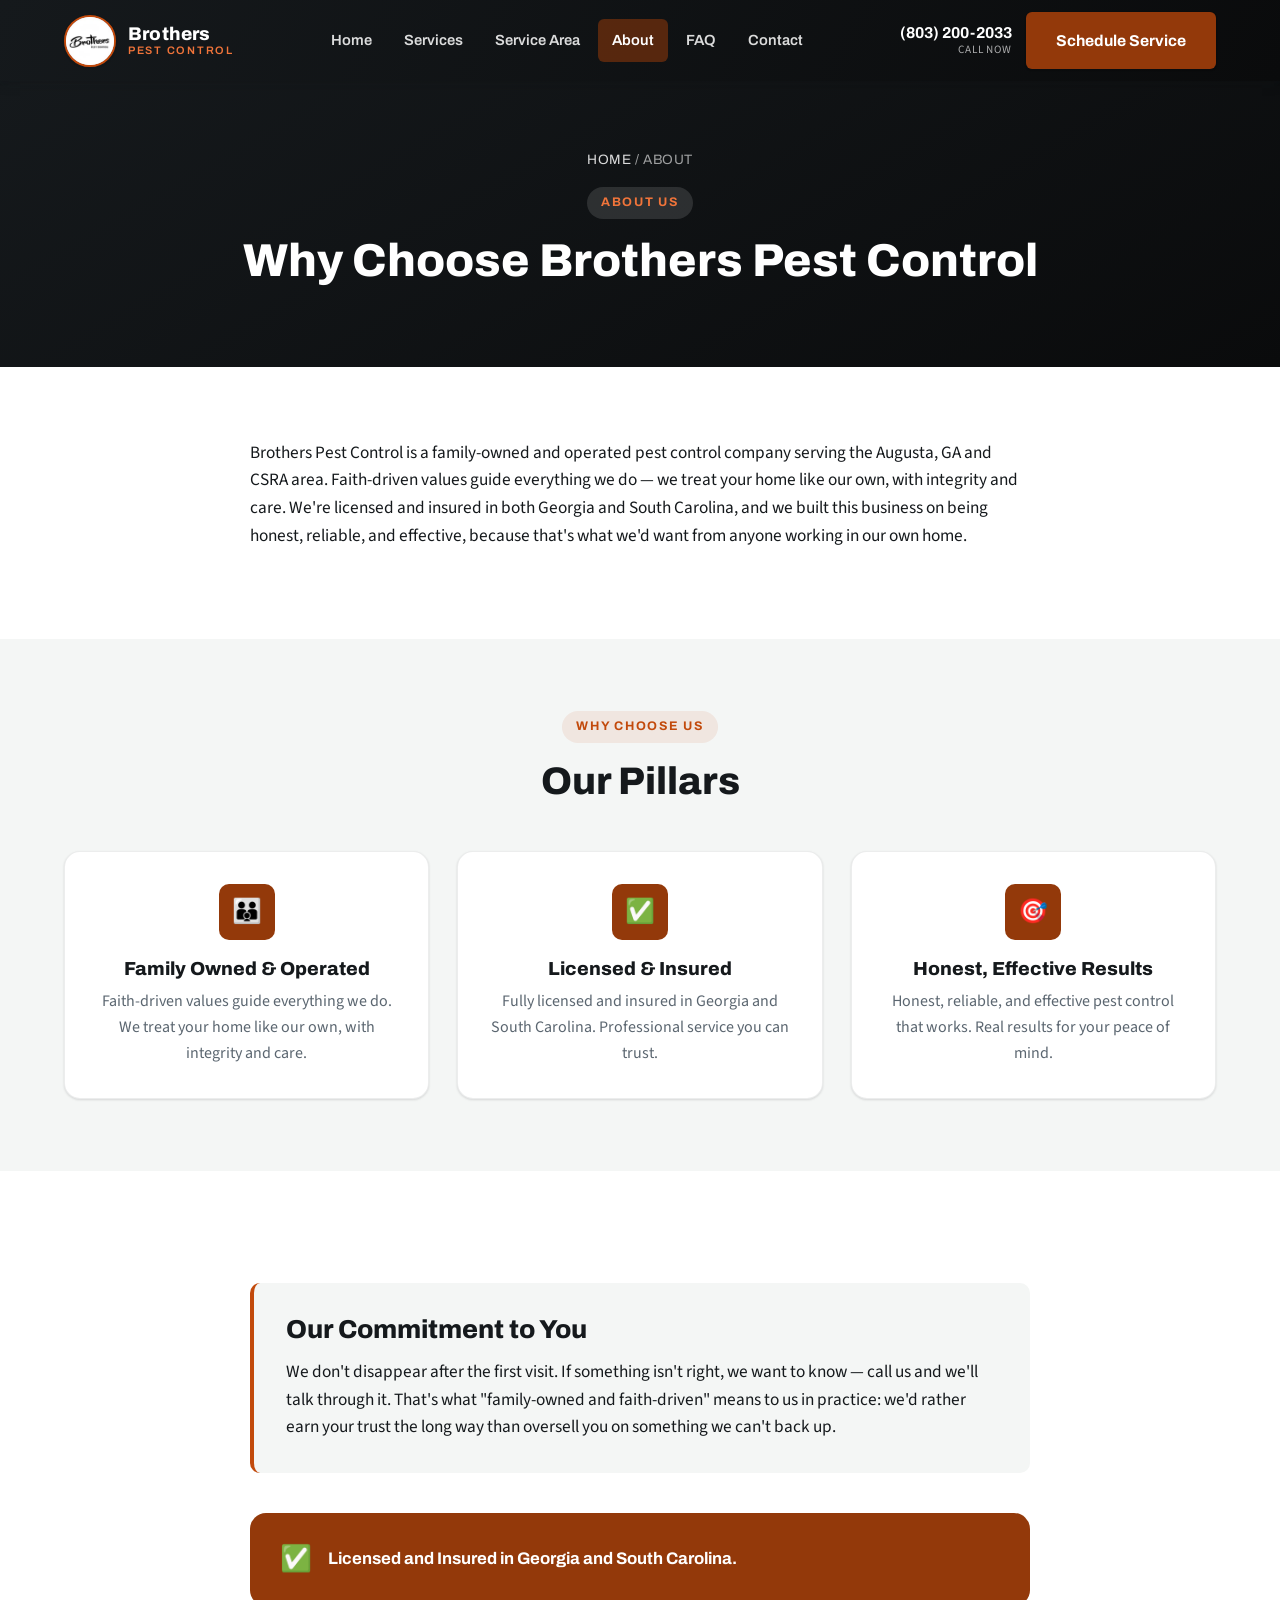
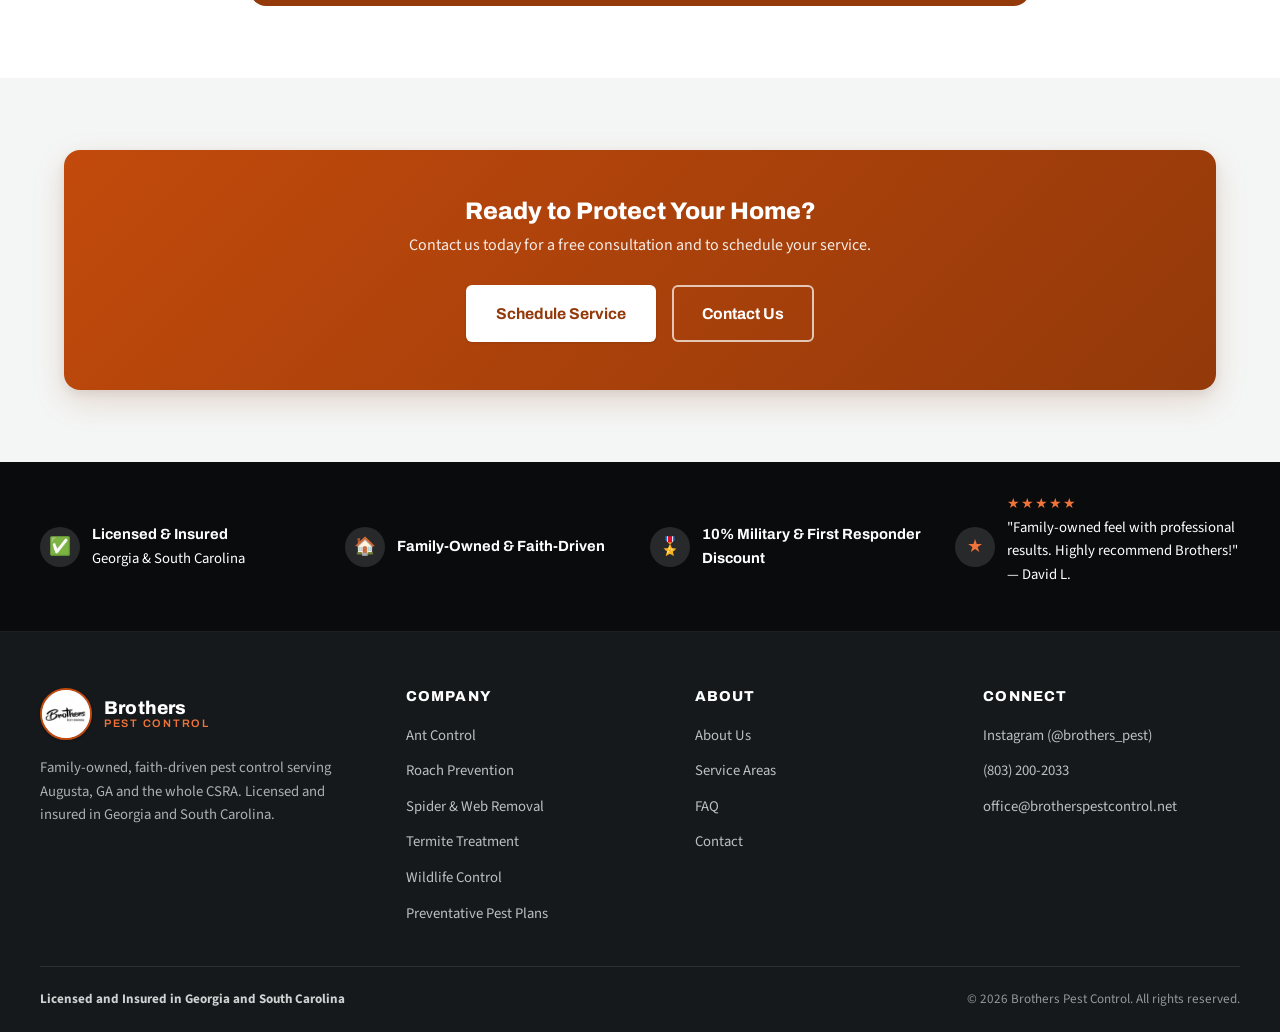
==== commit 29611a5e: "Error fixes" ====
--- a/docs/about.html
+++ b/docs/about.html
@@ -86,6 +86,11 @@
           <h2>Our Commitment to You</h2>
           <p style="margin:0;">We don't disappear after the first visit. If something isn't right, we want to know — call us and we'll talk through it. That's what "family-owned and faith-driven" means to us in practice: we'd rather earn your trust the long way than oversell you on something we can't back up.</p>
         </div>
+
+        <div class="licensed-callout">
+          <span class="icon">✅</span>
+          <span>Licensed and Insured in Georgia and South Carolina.</span>
+        </div>
       </div>
     </div>
   </section>
@@ -111,7 +116,7 @@
       <div class="trust-item"><span class="icon">✅</span><div><strong>Licensed &amp; Insured</strong>Georgia &amp; South Carolina</div></div>
       <div class="trust-item"><span class="icon">🏠</span><div><strong>Family-Owned &amp; Faith-Driven</strong></div></div>
       <div class="trust-item"><span class="icon">🎖️</span><div><strong>10% Military &amp; First Responder Discount</strong></div></div>
-      <div class="trust-item quote-item"><span class="icon">★</span><div><span class="stars-mini">★★★★★</span><p>"Family-owned feel with professional results. Highly recommend Brothers!" — Zach H.</p></div></div>
+      <div class="trust-item quote-item"><span class="icon">★</span><div><span class="stars-mini">★★★★★</span><p>"Family-owned feel with professional results. Highly recommend Brothers!" — David L.</p></div></div>
     </div>
   </div>
   <div class="container footer-columns">
--- a/docs/styles.css
+++ b/docs/styles.css
@@ -156,11 +156,11 @@
   color: var(--pure-white);
   transform: translateY(-2px);
 }
-.section--dark .btn-secondary, .section--green .btn-secondary {
+.section--dark .btn-secondary, .section--green .btn-secondary, .hero .btn-secondary {
   color: var(--pure-white);
   border-color: rgba(255,255,255,0.6);
 }
-.section--dark .btn-secondary:hover, .section--green .btn-secondary:hover {
+.section--dark .btn-secondary:hover, .section--green .btn-secondary:hover, .hero .btn-secondary:hover {
   background: var(--pure-white);
   color: var(--charcoal-ink);
 }
@@ -282,6 +282,8 @@
 
 .nav-toggle {
   display: none;
+  flex-direction: column;
+  justify-content: center;
   background: transparent;
   border: 2px solid rgba(255,255,255,0.5);
   border-radius: var(--radius-sm);
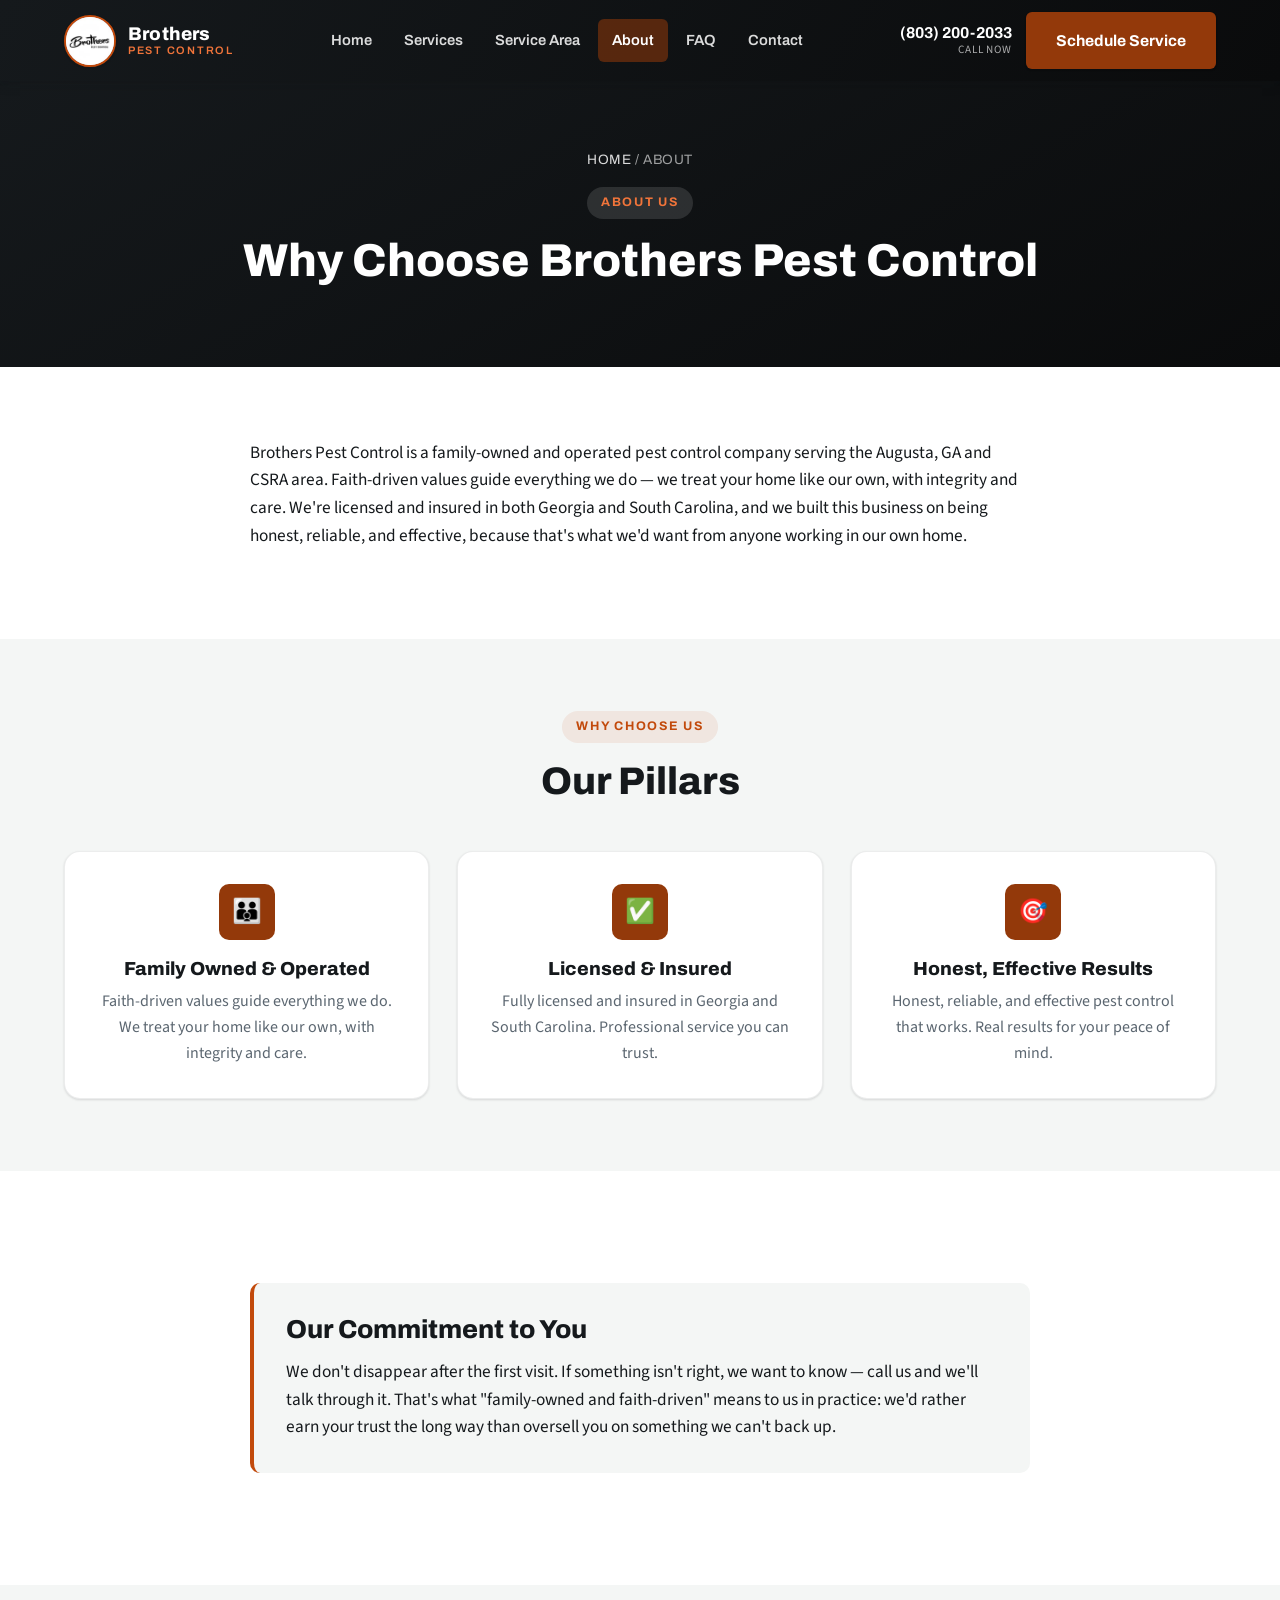
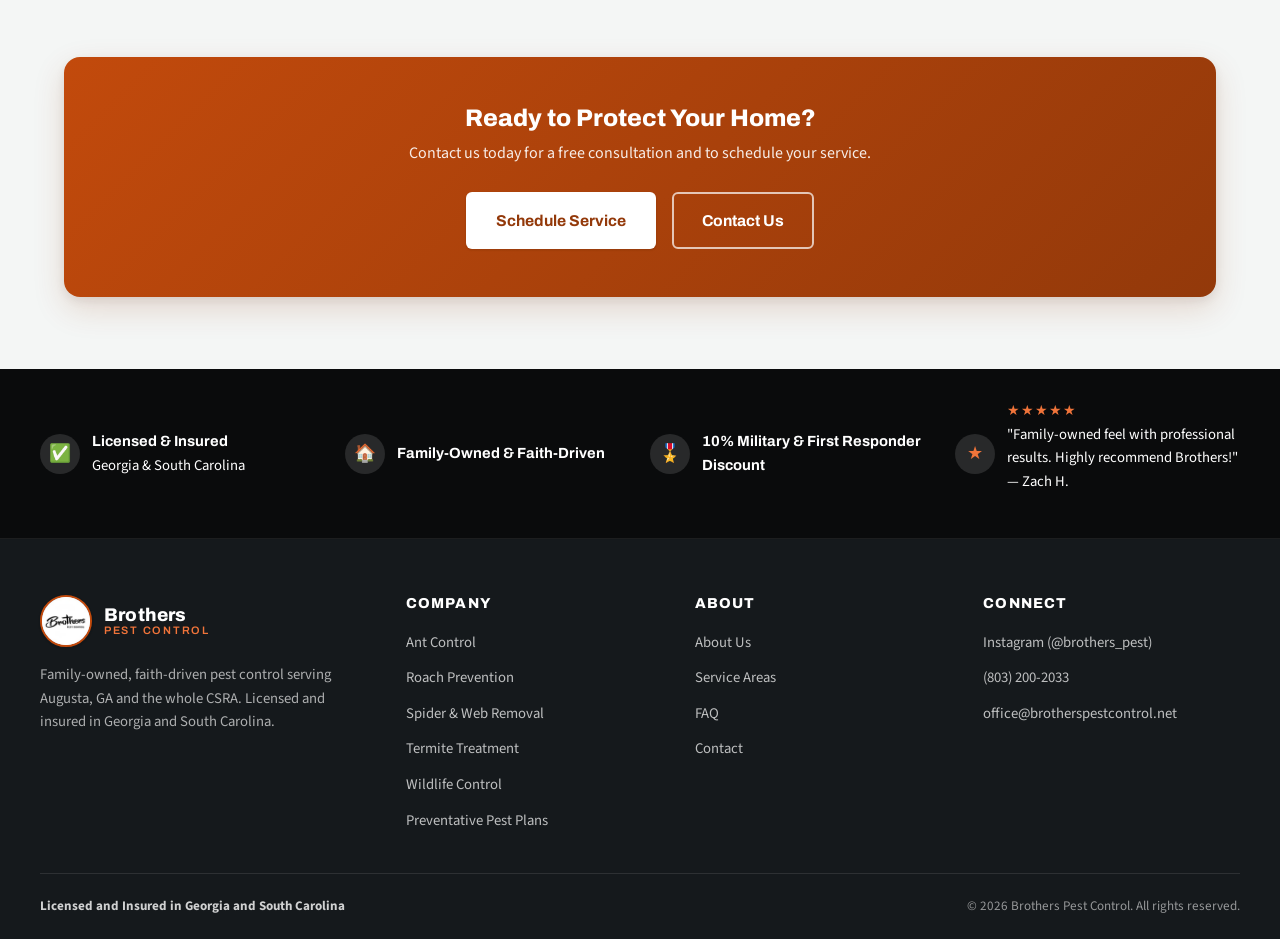
==== commit 28b4f9ba: "Undoing the previous push due to changes I made not being saved" ====
--- a/docs/about.html
+++ b/docs/about.html
@@ -86,11 +86,6 @@
           <h2>Our Commitment to You</h2>
           <p style="margin:0;">We don't disappear after the first visit. If something isn't right, we want to know — call us and we'll talk through it. That's what "family-owned and faith-driven" means to us in practice: we'd rather earn your trust the long way than oversell you on something we can't back up.</p>
         </div>
-
-        <div class="licensed-callout">
-          <span class="icon">✅</span>
-          <span>Licensed and Insured in Georgia and South Carolina.</span>
-        </div>
       </div>
     </div>
   </section>
@@ -116,7 +111,7 @@
       <div class="trust-item"><span class="icon">✅</span><div><strong>Licensed &amp; Insured</strong>Georgia &amp; South Carolina</div></div>
       <div class="trust-item"><span class="icon">🏠</span><div><strong>Family-Owned &amp; Faith-Driven</strong></div></div>
       <div class="trust-item"><span class="icon">🎖️</span><div><strong>10% Military &amp; First Responder Discount</strong></div></div>
-      <div class="trust-item quote-item"><span class="icon">★</span><div><span class="stars-mini">★★★★★</span><p>"Family-owned feel with professional results. Highly recommend Brothers!" — David L.</p></div></div>
+      <div class="trust-item quote-item"><span class="icon">★</span><div><span class="stars-mini">★★★★★</span><p>"Family-owned feel with professional results. Highly recommend Brothers!" — Zach H.</p></div></div>
     </div>
   </div>
   <div class="container footer-columns">
--- a/docs/styles.css
+++ b/docs/styles.css
@@ -156,11 +156,11 @@
   color: var(--pure-white);
   transform: translateY(-2px);
 }
-.section--dark .btn-secondary, .section--green .btn-secondary, .hero .btn-secondary {
+.section--dark .btn-secondary, .section--green .btn-secondary {
   color: var(--pure-white);
   border-color: rgba(255,255,255,0.6);
 }
-.section--dark .btn-secondary:hover, .section--green .btn-secondary:hover, .hero .btn-secondary:hover {
+.section--dark .btn-secondary:hover, .section--green .btn-secondary:hover {
   background: var(--pure-white);
   color: var(--charcoal-ink);
 }
@@ -282,8 +282,6 @@
 
 .nav-toggle {
   display: none;
-  flex-direction: column;
-  justify-content: center;
   background: transparent;
   border: 2px solid rgba(255,255,255,0.5);
   border-radius: var(--radius-sm);
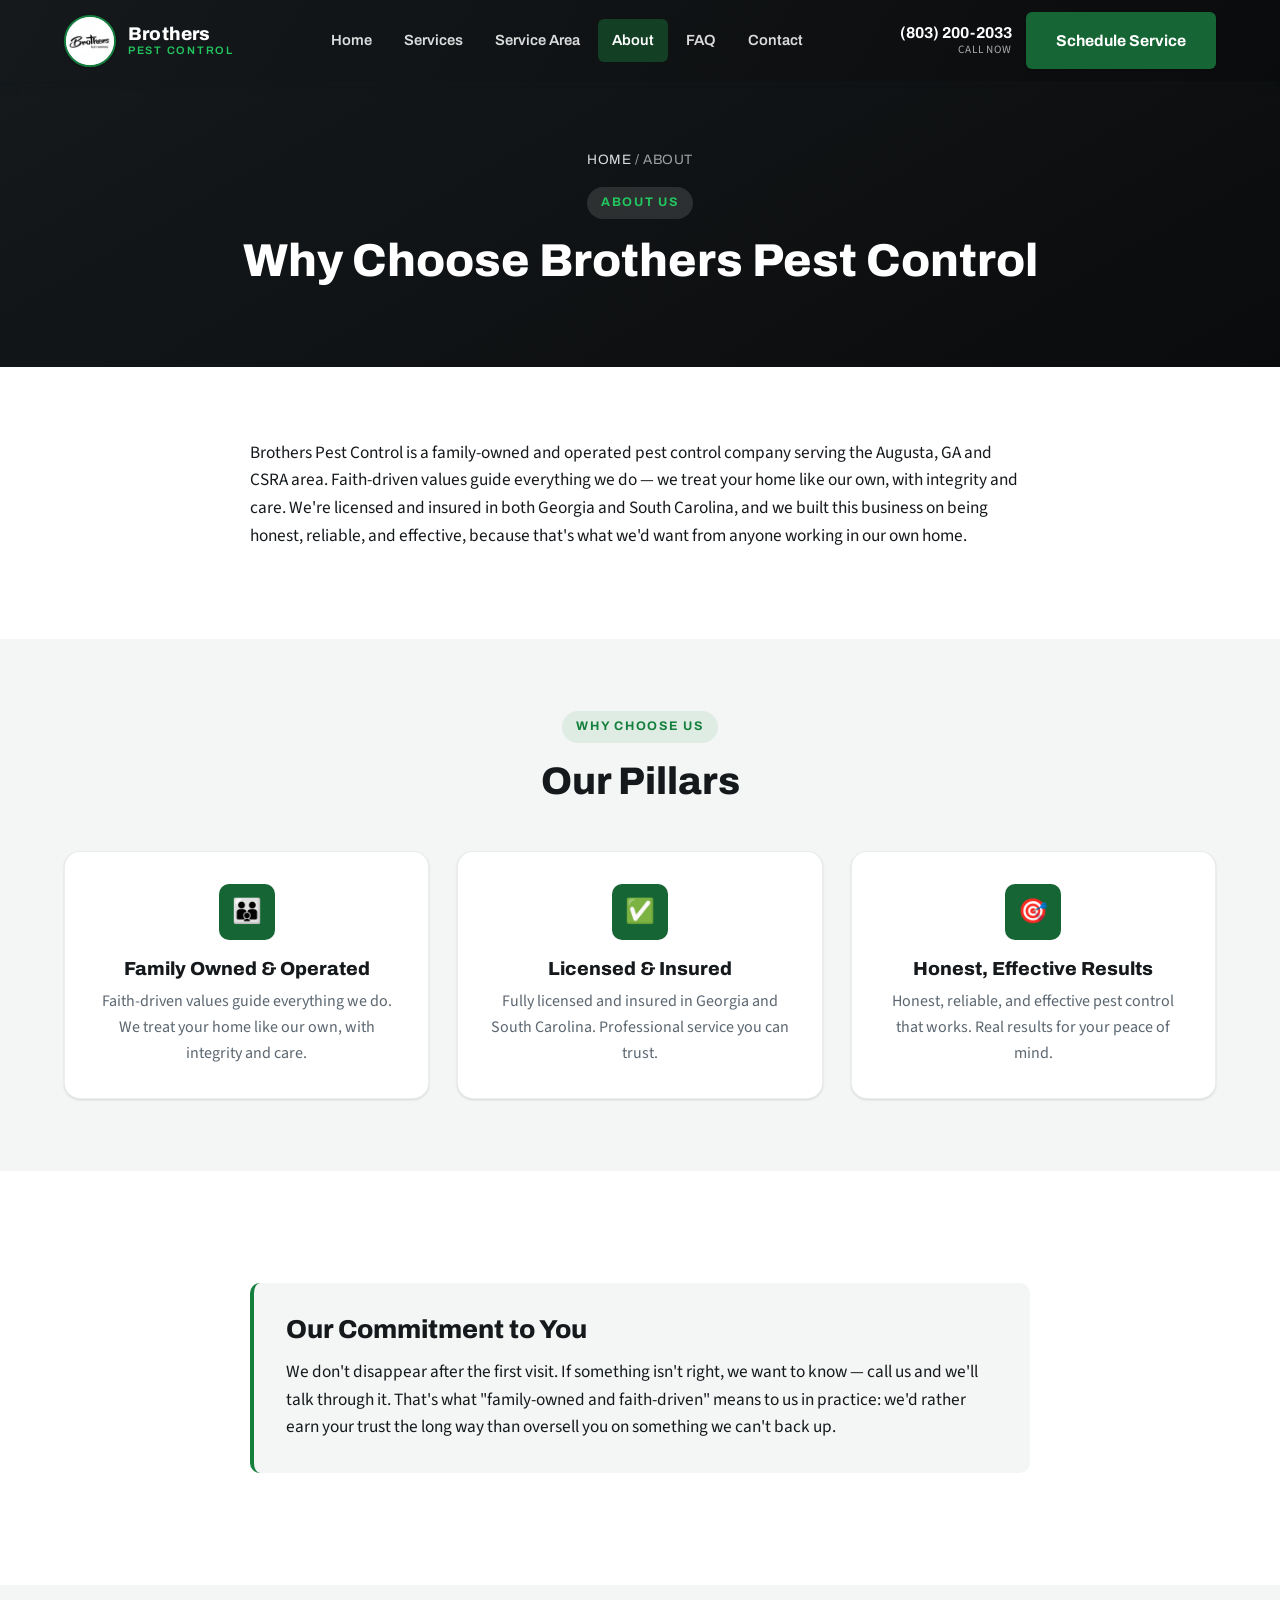
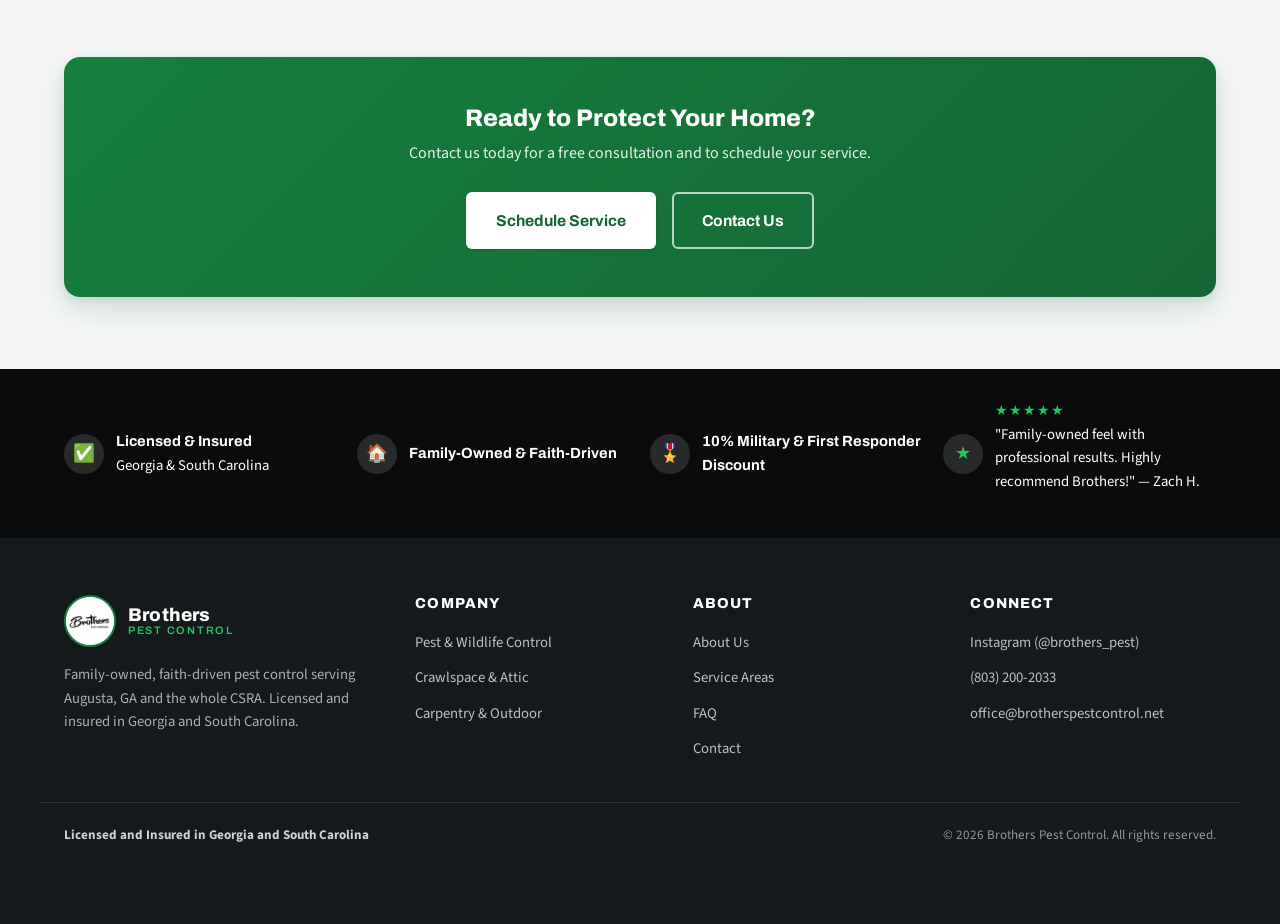
==== commit 3644521a: "New update to services" ====
--- a/docs/about.html
+++ b/docs/about.html
@@ -125,12 +125,9 @@
     <div class="footer-col">
       <h4>Company</h4>
       <ul>
-        <li><a href="services.html#ant-control">Ant Control</a></li>
-        <li><a href="services.html#roach-prevention">Roach Prevention</a></li>
-        <li><a href="services.html#spider-web-removal">Spider &amp; Web Removal</a></li>
-        <li><a href="services.html#termite-treatment">Termite Treatment</a></li>
-        <li><a href="services.html#wildlife-control">Wildlife Control</a></li>
-        <li><a href="services.html#preventative-pest-plans">Preventative Pest Plans</a></li>
+        <li><a href="services.html#pest-wildlife">Pest &amp; Wildlife Control</a></li>
+        <li><a href="services.html#crawlspace-attic">Crawlspace &amp; Attic</a></li>
+        <li><a href="services.html#carpentry-outdoor">Carpentry &amp; Outdoor</a></li>
       </ul>
     </div>
     <div class="footer-col">
--- a/docs/styles.css
+++ b/docs/styles.css
@@ -7,11 +7,13 @@
   --charcoal-ink: #15191C;
   --charcoal-deep: #0A0B0C;
   --pure-white: #FFFFFF;
-  --accent-orange: #C24A0C;         /* text/UI on light backgrounds; icons on dark backgrounds (3:1 threshold) */
-  --accent-orange-deep: #93390A;    /* solid fills paired with white text/icons (7.4:1 on white) */
-  --accent-orange-on-dark: #F0743A; /* text-sized accent content on charcoal backgrounds (6.1:1) */
+  --accent-green: #15803D;         /* text/UI on light backgrounds; icons on dark backgrounds (3:1 threshold) */
+  --accent-green-deep: #166534;    /* solid fills paired with white text/icons (7.4:1 on white) */
+  --accent-green-on-dark: #22C55E; /* text-sized accent content on charcoal backgrounds (6.1:1) */
   --fog-gray: #F4F6F5;
   --slate-gray: #5B6670;
+  --notice-gold: #D9A441;          /* temporary site-notice banners */
+  --notice-gold-deep: #B9862F;
 
   --font-heading: "Archivo", sans-serif;
   --font-body: "Source Sans 3", sans-serif;
@@ -22,7 +24,7 @@
   --radius-lg: 16px;
   --shadow-sm: 0 1px 3px rgba(21, 25, 28, 0.08), 0 1px 2px rgba(21, 25, 28, 0.06);
   --shadow-md: 0 4px 12px rgba(21, 25, 28, 0.10), 0 2px 4px rgba(21, 25, 28, 0.06);
-  --shadow-lg: 0 12px 32px rgba(147, 57, 10, 0.16), 0 4px 10px rgba(21, 25, 28, 0.08);
+  --shadow-lg: 0 12px 32px rgba(22, 101, 52, 0.16), 0 4px 10px rgba(21, 25, 28, 0.08);
   --transition-fast: 160ms ease;
   --transition-med: 260ms ease;
 }
@@ -75,7 +77,7 @@
 input:focus-visible,
 textarea:focus-visible,
 summary:focus-visible {
-  outline: 3px solid var(--accent-orange);
+  outline: 3px solid var(--accent-green);
   outline-offset: 2px;
 }
 
@@ -108,14 +110,14 @@
   font-size: 0.78rem;
   letter-spacing: 0.14em;
   text-transform: uppercase;
-  color: var(--accent-orange);
-  background: rgba(194, 74, 12, 0.09);
+  color: var(--accent-green);
+  background: rgba(21, 128, 61, 0.09);
   padding: 6px 14px;
   border-radius: 999px;
   margin-bottom: 16px;
 }
 .section--dark .eyebrow, .section--green .eyebrow {
-  color: var(--accent-orange-on-dark);
+  color: var(--accent-green-on-dark);
   background: rgba(255,255,255,0.12);
 }
 .section-head h2 { font-size: clamp(1.7rem, 3vw, 2.4rem); }
@@ -138,7 +140,7 @@
   white-space: nowrap;
 }
 .btn-primary {
-  background: var(--accent-orange-deep);
+  background: var(--accent-green-deep);
   color: var(--pure-white);
   box-shadow: var(--shadow-sm);
 }
@@ -156,11 +158,11 @@
   color: var(--pure-white);
   transform: translateY(-2px);
 }
-.section--dark .btn-secondary, .section--green .btn-secondary {
+.section--dark .btn-secondary, .section--green .btn-secondary, .hero .btn-secondary {
   color: var(--pure-white);
   border-color: rgba(255,255,255,0.6);
 }
-.section--dark .btn-secondary:hover, .section--green .btn-secondary:hover {
+.section--dark .btn-secondary:hover, .section--green .btn-secondary:hover, .hero .btn-secondary:hover {
   background: var(--pure-white);
   color: var(--charcoal-ink);
 }
@@ -172,6 +174,72 @@
   flex-wrap: wrap;
   gap: 16px;
   align-items: center;
+}
+
+/* ---------- Site Announcement Banner (temporary notices) ---------- */
+.announcement-bar {
+  background: var(--notice-gold);
+  color: var(--charcoal-ink);
+  border-bottom: 3px solid var(--notice-gold-deep);
+  position: relative;
+}
+.announcement-inner {
+  display: flex;
+  align-items: center;
+  justify-content: center;
+  gap: 16px;
+  padding: 10px 48px;
+  text-align: center;
+}
+.announcement-icon {
+  flex-shrink: 0;
+  font-size: 1.1rem;
+  line-height: 1;
+}
+.announcement-text {
+  margin: 0;
+  font-size: 0.92rem;
+  font-weight: 600;
+  line-height: 1.5;
+  max-width: 880px;
+}
+.announcement-text strong {
+  font-family: var(--font-heading);
+  text-transform: uppercase;
+  letter-spacing: 0.04em;
+  margin-right: 4px;
+}
+.announcement-text a {
+  color: var(--charcoal-ink);
+  text-decoration: underline;
+  font-weight: 700;
+}
+.announcement-close {
+  position: absolute;
+  top: 50%;
+  right: 16px;
+  transform: translateY(-50%);
+  background: transparent;
+  border: none;
+  color: var(--charcoal-ink);
+  font-size: 1.3rem;
+  line-height: 1;
+  padding: 4px 8px;
+  border-radius: var(--radius-sm);
+  flex-shrink: 0;
+  transition: background var(--transition-fast);
+}
+.announcement-close:hover,
+.announcement-close:focus-visible {
+  background: rgba(21, 25, 28, 0.12);
+}
+.announcement-bar.is-dismissed { display: none; }
+
+@media (max-width: 640px) {
+  .announcement-inner { padding: 10px 40px 10px 16px; text-align: left; }
+  .announcement-icon { display: none; }
+  .announcement-text { font-size: 0.84rem; }
+  .announcement-close { right: 6px; }
 }
 
 /* ---------- Header ---------- */
@@ -202,7 +270,7 @@
   border-radius: 50%;
   overflow: hidden;
   background: var(--pure-white);
-  border: 2px solid var(--accent-orange);
+  border: 2px solid var(--accent-green);
   flex-shrink: 0;
   box-shadow: var(--shadow-sm);
 }
@@ -227,7 +295,7 @@
   font-size: 0.68rem;
   letter-spacing: 0.16em;
   text-transform: uppercase;
-  color: var(--accent-orange-on-dark);
+  color: var(--accent-green-on-dark);
   font-weight: 600;
 }
 
@@ -251,7 +319,7 @@
 }
 .main-nav a[aria-current="page"] {
   color: var(--pure-white);
-  background: rgba(147, 57, 10, 0.55);
+  background: rgba(22, 101, 52, 0.55);
 }
 
 .header-cta {
@@ -282,6 +350,8 @@
 
 .nav-toggle {
   display: none;
+  flex-direction: column;
+  justify-content: center;
   background: transparent;
   border: 2px solid rgba(255,255,255,0.5);
   border-radius: var(--radius-sm);
@@ -299,7 +369,7 @@
 /* ---------- Hero ---------- */
 .hero {
   background:
-    radial-gradient(circle at 85% -10%, rgba(194, 74, 12, 0.18), transparent 55%),
+    radial-gradient(circle at 85% -10%, rgba(21, 128, 61, 0.18), transparent 55%),
     linear-gradient(150deg, var(--charcoal-ink) 0%, var(--charcoal-deep) 100%);
   color: var(--pure-white);
   padding: 88px 0 80px;
@@ -326,9 +396,9 @@
   align-items: center;
   gap: 10px;
   margin-top: 28px;
-  background: rgba(194, 74, 12, 0.14);
-  border: 1px solid rgba(194, 74, 12, 0.5);
-  color: var(--accent-orange-on-dark);
+  background: rgba(21, 128, 61, 0.14);
+  border: 1px solid rgba(21, 128, 61, 0.5);
+  color: var(--accent-green-on-dark);
   font-family: var(--font-heading);
   font-weight: 700;
   font-size: 0.95rem;
@@ -349,7 +419,7 @@
   border-radius: 50%;
   overflow: hidden;
   background: var(--pure-white);
-  border: 4px solid var(--accent-orange);
+  border: 4px solid var(--accent-green);
   box-shadow: var(--shadow-lg);
 }
 .hero-media-badge img { width: 100%; height: 100%; object-fit: cover; }
@@ -371,7 +441,7 @@
   justify-content: center;
   width: 22px; height: 22px;
   border-radius: 50%;
-  background: var(--accent-orange-deep);
+  background: var(--accent-green-deep);
   color: var(--pure-white);
   font-size: 0.78rem;
   flex-shrink: 0;
@@ -391,7 +461,7 @@
   font-size: 1rem;
   letter-spacing: 0.01em;
 }
-.value-strip strong { color: var(--accent-orange-on-dark); }
+.value-strip strong { color: var(--accent-green-on-dark); }
 
 /* ---------- Page header (interior pages) ---------- */
 .page-header {
@@ -401,7 +471,7 @@
   text-align: center;
 }
 .page-header .eyebrow {
-  color: var(--accent-orange-on-dark);
+  color: var(--accent-green-on-dark);
   background: rgba(255,255,255,0.12);
 }
 .page-header h1 {
@@ -445,7 +515,7 @@
 .card:hover {
   transform: translateY(-6px);
   box-shadow: var(--shadow-lg);
-  border-color: rgba(194, 74, 12, 0.35);
+  border-color: rgba(21, 128, 61, 0.35);
 }
 .card-icon {
   width: 56px;
@@ -454,7 +524,7 @@
   display: flex;
   align-items: center;
   justify-content: center;
-  background: var(--accent-orange-deep);
+  background: var(--accent-green-deep);
   color: var(--pure-white);
   font-size: 1.5rem;
   margin-bottom: 18px;
@@ -475,7 +545,7 @@
   font-family: var(--font-heading);
   font-weight: 700;
   font-size: 0.9rem;
-  color: var(--accent-orange);
+  color: var(--accent-green);
 }
 .card-link::after { content: "→"; transition: transform var(--transition-fast); }
 .card:hover .card-link::after { transform: translateX(4px); }
@@ -521,7 +591,7 @@
   justify-content: center;
   width: 40px; height: 40px;
   border-radius: 50%;
-  background: var(--accent-orange-deep);
+  background: var(--accent-green-deep);
   color: var(--pure-white);
   font-family: var(--font-heading);
   font-weight: 800;
@@ -532,7 +602,7 @@
 
 /* CTA banner */
 .cta-banner {
-  background: linear-gradient(135deg, var(--accent-orange), var(--accent-orange-deep));
+  background: linear-gradient(135deg, var(--accent-green), var(--accent-green-deep));
   color: var(--pure-white);
   border-radius: var(--radius-lg);
   padding: 48px 40px;
@@ -547,11 +617,11 @@
 }
 .cta-banner .btn-secondary:hover {
   background: var(--pure-white);
-  color: var(--accent-orange-deep);
+  color: var(--accent-green-deep);
 }
 .cta-banner .btn-primary {
   background: var(--pure-white);
-  color: var(--accent-orange-deep);
+  color: var(--accent-green-deep);
 }
 .cta-banner .btn-primary:hover {
   background: var(--fog-gray);
@@ -562,8 +632,8 @@
   display: flex;
   align-items: center;
   gap: 16px;
-  background: rgba(194, 74, 12, 0.12);
-  border: 1px solid rgba(194, 74, 12, 0.4);
+  background: rgba(21, 128, 61, 0.12);
+  border: 1px solid rgba(21, 128, 61, 0.4);
   border-radius: var(--radius-lg);
   padding: 24px 28px;
   font-family: var(--font-heading);
@@ -586,8 +656,8 @@
 }
 .area-state-group h3 {
   font-family: var(--font-heading);
-  color: var(--accent-orange);
-  border-bottom: 2px solid var(--accent-orange);
+  color: var(--accent-green);
+  border-bottom: 2px solid var(--accent-green);
   display: inline-block;
   padding-bottom: 6px;
   margin-bottom: 20px;
@@ -609,13 +679,13 @@
   transition: border-color var(--transition-fast), transform var(--transition-fast);
 }
 .area-city-card:hover {
-  border-color: var(--accent-orange);
+  border-color: var(--accent-green);
   transform: translateY(-3px);
 }
 .area-city-card .pin {
   width: 36px; height: 36px;
   border-radius: 50%;
-  background: var(--accent-orange-deep);
+  background: var(--accent-green-deep);
   color: var(--pure-white);
   display: flex; align-items: center; justify-content: center;
   flex-shrink: 0;
@@ -669,10 +739,10 @@
   padding: 30px 26px;
   box-shadow: var(--shadow-sm);
   border: 1px solid rgba(21,25,28,0.08);
-  border-top: 4px solid var(--accent-orange);
+  border-top: 4px solid var(--accent-green);
 }
 .stars {
-  color: var(--accent-orange);
+  color: var(--accent-green);
   font-size: 1.05rem;
   letter-spacing: 2px;
   margin-bottom: 14px;
@@ -686,14 +756,14 @@
 .testimonial-card .author {
   font-family: var(--font-heading);
   font-weight: 700;
-  color: var(--accent-orange-deep);
+  color: var(--accent-green-deep);
   font-size: 0.92rem;
 }
 
 /* Why-choose-us / About page commitment / licensed callout */
 .commitment-block {
   background: var(--fog-gray);
-  border-left: 4px solid var(--accent-orange);
+  border-left: 4px solid var(--accent-green);
   border-radius: var(--radius-md);
   padding: 32px;
   margin: 40px 0;
@@ -702,7 +772,7 @@
   display: flex;
   align-items: center;
   gap: 16px;
-  background: var(--accent-orange-deep);
+  background: var(--accent-green-deep);
   color: var(--pure-white);
   border-radius: var(--radius-lg);
   padding: 26px 30px;
@@ -752,14 +822,14 @@
   width: 30px; height: 30px;
   border-radius: 50%;
   background: var(--fog-gray);
-  color: var(--accent-orange);
+  color: var(--accent-green);
   display: flex; align-items: center; justify-content: center;
   font-size: 1.2rem;
   transition: transform var(--transition-med), background var(--transition-med);
 }
 .faq-item[data-open="true"] .faq-question .plus {
   transform: rotate(45deg);
-  background: var(--accent-orange-deep);
+  background: var(--accent-green-deep);
   color: var(--pure-white);
 }
 .faq-answer {
@@ -808,7 +878,7 @@
   background: rgba(255,255,255,0.12);
   display: flex; align-items: center; justify-content: center;
   flex-shrink: 0;
-  color: var(--accent-orange-on-dark);
+  color: var(--accent-green-on-dark);
 }
 .contact-info-list a, .contact-info-list span.value {
   font-family: var(--font-heading);
@@ -860,8 +930,8 @@
 }
 .field input:focus, .field textarea:focus {
   outline: none;
-  border-color: var(--accent-orange);
-  box-shadow: 0 0 0 3px rgba(194, 74, 12, 0.15);
+  border-color: var(--accent-green);
+  box-shadow: 0 0 0 3px rgba(21, 128, 61, 0.15);
 }
 .field textarea { resize: vertical; min-height: 130px; }
 .form-note {
@@ -869,13 +939,33 @@
   color: var(--slate-gray);
   margin-top: 12px;
 }
+.gorilladesk-embed {
+  width: 100%;
+  min-height: 760px;
+  border-radius: var(--radius-md);
+  overflow: hidden;
+  background: var(--fog-gray);
+}
+.gorilladesk-embed iframe {
+  display: block;
+  width: 100%;
+  height: 760px;
+  min-height: 760px;
+  border: 0;
+}
+@media (max-width: 640px) {
+  .gorilladesk-embed, .gorilladesk-embed iframe {
+    height: 640px;
+    min-height: 640px;
+  }
+}
 .form-success {
   display: none;
   align-items: center;
   gap: 12px;
-  background: rgba(194, 74, 12, 0.10);
-  border: 1px solid rgba(194, 74, 12, 0.35);
-  color: var(--accent-orange-deep);
+  background: rgba(21, 128, 61, 0.10);
+  border: 1px solid rgba(21, 128, 61, 0.35);
+  color: var(--accent-green-deep);
   border-radius: var(--radius-md);
   padding: 16px 20px;
   font-family: var(--font-heading);
@@ -888,7 +978,7 @@
 }
 .map-list h3 {
   text-align: center;
-  color: var(--accent-orange);
+  color: var(--accent-green);
 }
 
 /* ---------- Footer ---------- */
@@ -904,7 +994,8 @@
   display: grid;
   grid-template-columns: repeat(4, 1fr);
   gap: 20px;
-  padding: 30px 0;
+  padding-top: 30px;
+  padding-bottom: 30px;
 }
 .trust-item {
   display: flex;
@@ -920,17 +1011,18 @@
   display: flex; align-items: center; justify-content: center;
   flex-shrink: 0;
   font-size: 1.1rem;
-  color: var(--accent-orange-on-dark);
-}
-.trust-item.quote-item .icon { color: var(--accent-orange-on-dark); }
+  color: var(--accent-green-on-dark);
+}
+.trust-item.quote-item .icon { color: var(--accent-green-on-dark); }
 .trust-item strong { display: block; font-family: var(--font-heading); }
-.trust-item .stars-mini { color: var(--accent-orange-on-dark); letter-spacing: 1px; font-size: 0.85rem; }
+.trust-item .stars-mini { color: var(--accent-green-on-dark); letter-spacing: 1px; font-size: 0.85rem; }
 
 .footer-columns {
   display: grid;
   grid-template-columns: 1.3fr 1fr 1fr 1fr;
   gap: 32px;
-  padding: 56px 0 40px;
+  padding-top: 56px;
+  padding-bottom: 40px;
 }
 .footer-brand {
   display: flex;
@@ -939,7 +1031,7 @@
   margin-bottom: 16px;
 }
 .footer-brand .brand-badge {
-  border-color: var(--accent-orange);
+  border-color: var(--accent-green);
 }
 .footer-brand .brand-word strong { color: var(--pure-white); }
 .footer-col h4 {
@@ -965,7 +1057,8 @@
 
 .footer-bottom {
   border-top: 1px solid rgba(255,255,255,0.1);
-  padding: 22px 0;
+  padding-top: 22px;
+  padding-bottom: calc(22px + 56px + env(safe-area-inset-bottom, 0px));
   display: flex;
   flex-wrap: wrap;
   justify-content: space-between;
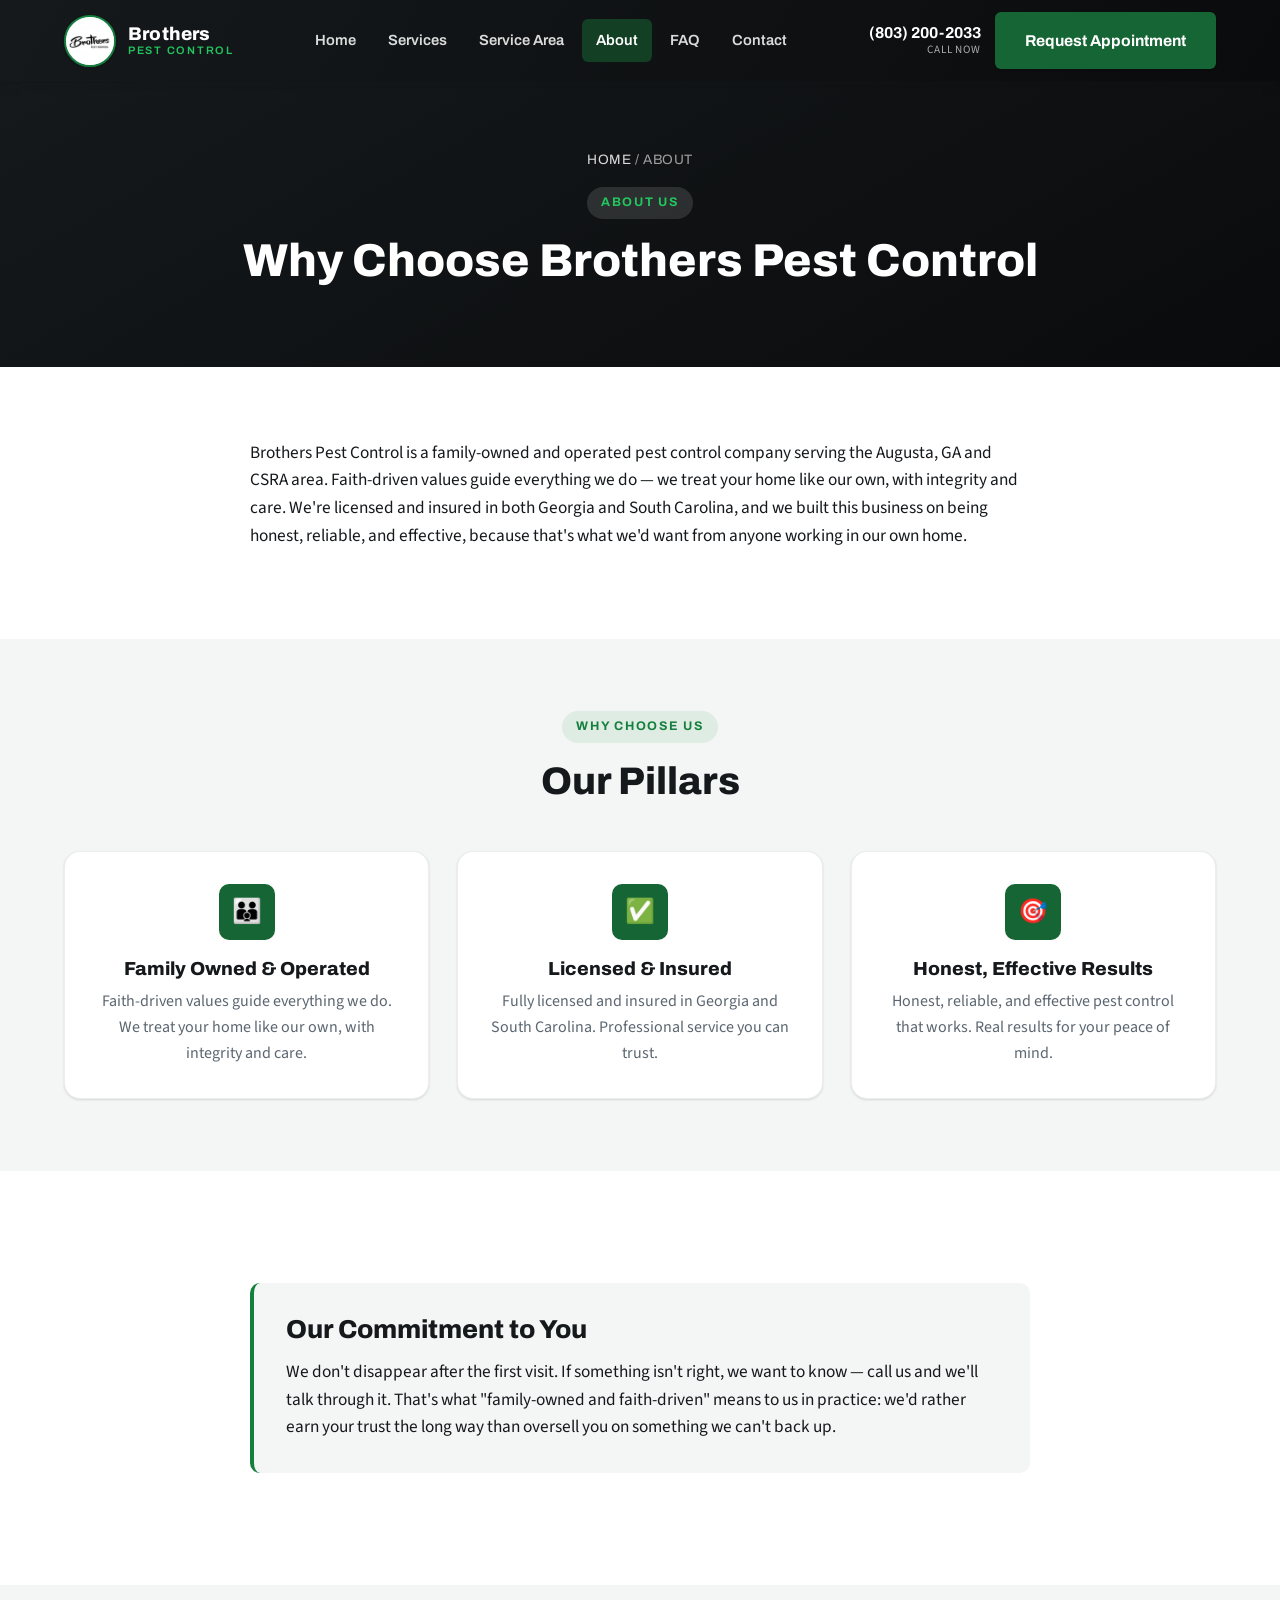
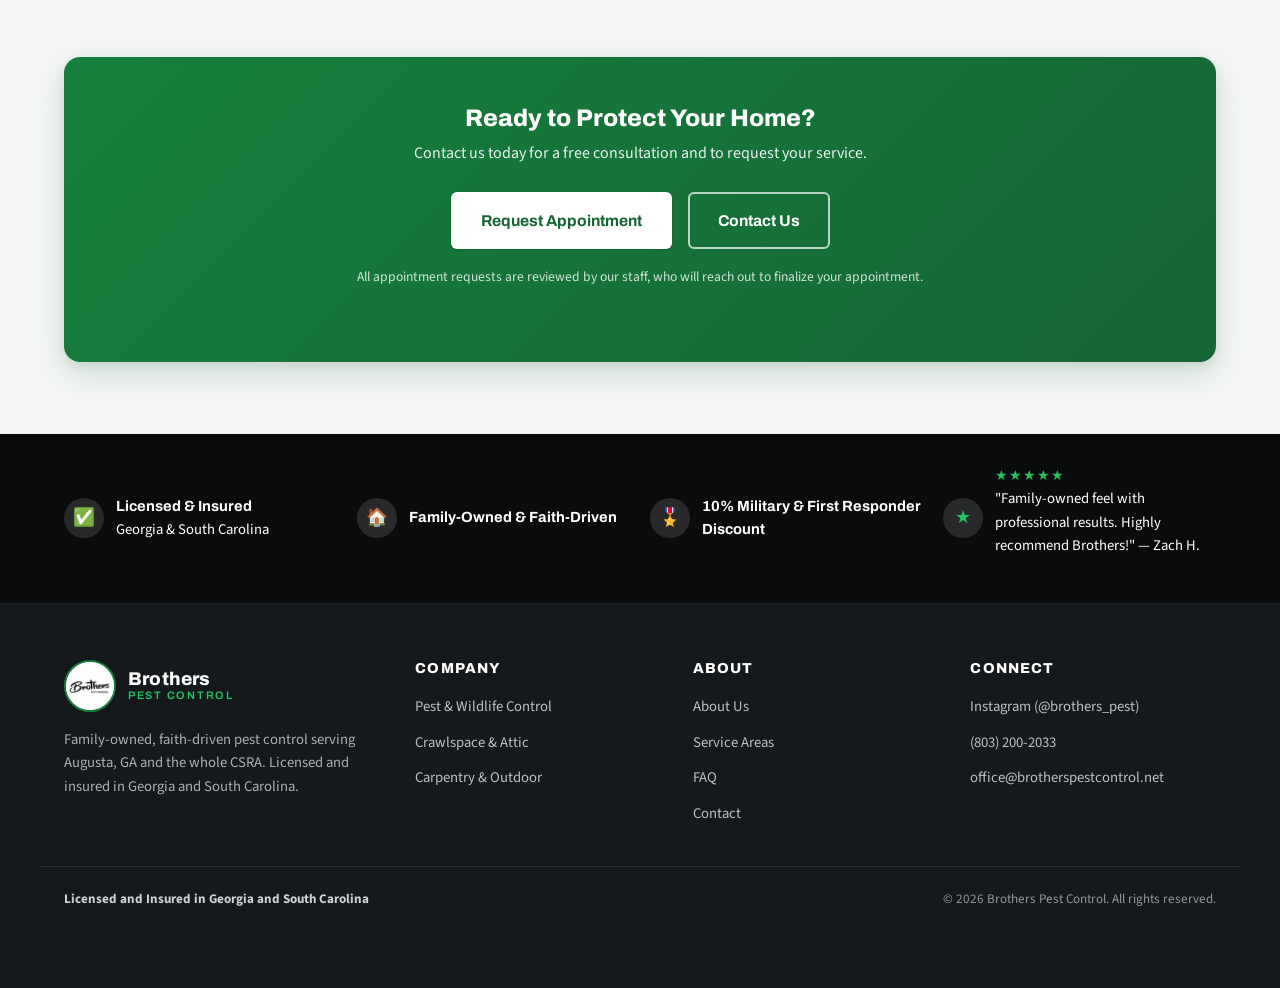
==== commit c37d78f7: "Schedule Button Change" ====
--- a/docs/about.html
+++ b/docs/about.html
@@ -29,7 +29,7 @@
     </nav>
     <div class="header-cta">
       <a href="tel:8032002033" class="header-phone">(803) 200-2033<small>Call Now</small></a>
-      <a href="https://portal.gorilladesk.com/brospestcontrol/booking?fbclid=IwY2xjawTnX89wZG9mBWV4dG4DYWVtAjEwAGJyaWQRMUFJbFFKTzVnUlVubElSN3FzcnRjBmFwcF9pZBAyMjIwMzkxNzg4MjAwODkyAAEewezlgg4vY1GfRL_hwmaiOZm5tj9zatPW8vrMeHS6EONmKB9_aHTJDhF3_zY_aem_PuyCdJYUeGN5oBeG-N2Fog" class="btn btn-primary btn-header-cta" target="_blank" rel="noopener" aria-label="Schedule Service"><span class="full-label">Schedule Service</span><span class="short-label" aria-hidden="true">Book</span></a>
+      <a href="https://portal.gorilladesk.com/brospestcontrol/booking?fbclid=IwY2xjawTnX89wZG9mBWV4dG4DYWVtAjEwAGJyaWQRMUFJbFFKTzVnUlVubElSN3FzcnRjBmFwcF9pZBAyMjIwMzkxNzg4MjAwODkyAAEewezlgg4vY1GfRL_hwmaiOZm5tj9zatPW8vrMeHS6EONmKB9_aHTJDhF3_zY_aem_PuyCdJYUeGN5oBeG-N2Fog" class="btn btn-primary btn-header-cta" target="_blank" rel="noopener" aria-label="Request Appointment"><span class="full-label">Request Appointment</span><span class="short-label" aria-hidden="true">Request</span></a>
       <button class="nav-toggle" aria-label="Toggle menu" aria-expanded="false"><span></span><span></span><span></span></button>
     </div>
   </div>
@@ -94,11 +94,12 @@
     <div class="container">
       <div class="cta-banner">
         <h2>Ready to Protect Your Home?</h2>
-        <p>Contact us today for a free consultation and to schedule your service.</p>
+        <p>Contact us today for a free consultation and to request your service.</p>
         <div class="btn-row" style="justify-content:center;">
-          <a href="https://portal.gorilladesk.com/brospestcontrol/booking?fbclid=IwY2xjawTnX89wZG9mBWV4dG4DYWVtAjEwAGJyaWQRMUFJbFFKTzVnUlVubElSN3FzcnRjBmFwcF9pZBAyMjIwMzkxNzg4MjAwODkyAAEewezlgg4vY1GfRL_hwmaiOZm5tj9zatPW8vrMeHS6EONmKB9_aHTJDhF3_zY_aem_PuyCdJYUeGN5oBeG-N2Fog" class="btn btn-primary" target="_blank" rel="noopener">Schedule Service</a>
+          <a href="https://portal.gorilladesk.com/brospestcontrol/booking?fbclid=IwY2xjawTnX89wZG9mBWV4dG4DYWVtAjEwAGJyaWQRMUFJbFFKTzVnUlVubElSN3FzcnRjBmFwcF9pZBAyMjIwMzkxNzg4MjAwODkyAAEewezlgg4vY1GfRL_hwmaiOZm5tj9zatPW8vrMeHS6EONmKB9_aHTJDhF3_zY_aem_PuyCdJYUeGN5oBeG-N2Fog" class="btn btn-primary" target="_blank" rel="noopener">Request Appointment</a>
           <a href="contact.html" class="btn btn-secondary">Contact Us</a>
         </div>
+        <p class="disclaimer-note">All appointment requests are reviewed by our staff, who will reach out to finalize your appointment.</p>
       </div>
     </div>
   </section>
--- a/docs/styles.css
+++ b/docs/styles.css
@@ -625,6 +625,19 @@
 }
 .cta-banner .btn-primary:hover {
   background: var(--fog-gray);
+}
+
+/* Appointment-request disclaimer (shown near booking CTAs) */
+.disclaimer-note {
+  font-size: 0.85rem;
+  color: rgba(255,255,255,0.65);
+  margin-top: 14px;
+  line-height: 1.5;
+}
+.cta-banner .disclaimer-note {
+  text-align: center;
+  color: rgba(255,255,255,0.8);
+  margin-top: 18px;
 }
 
 /* Discount callout banner (services page) */
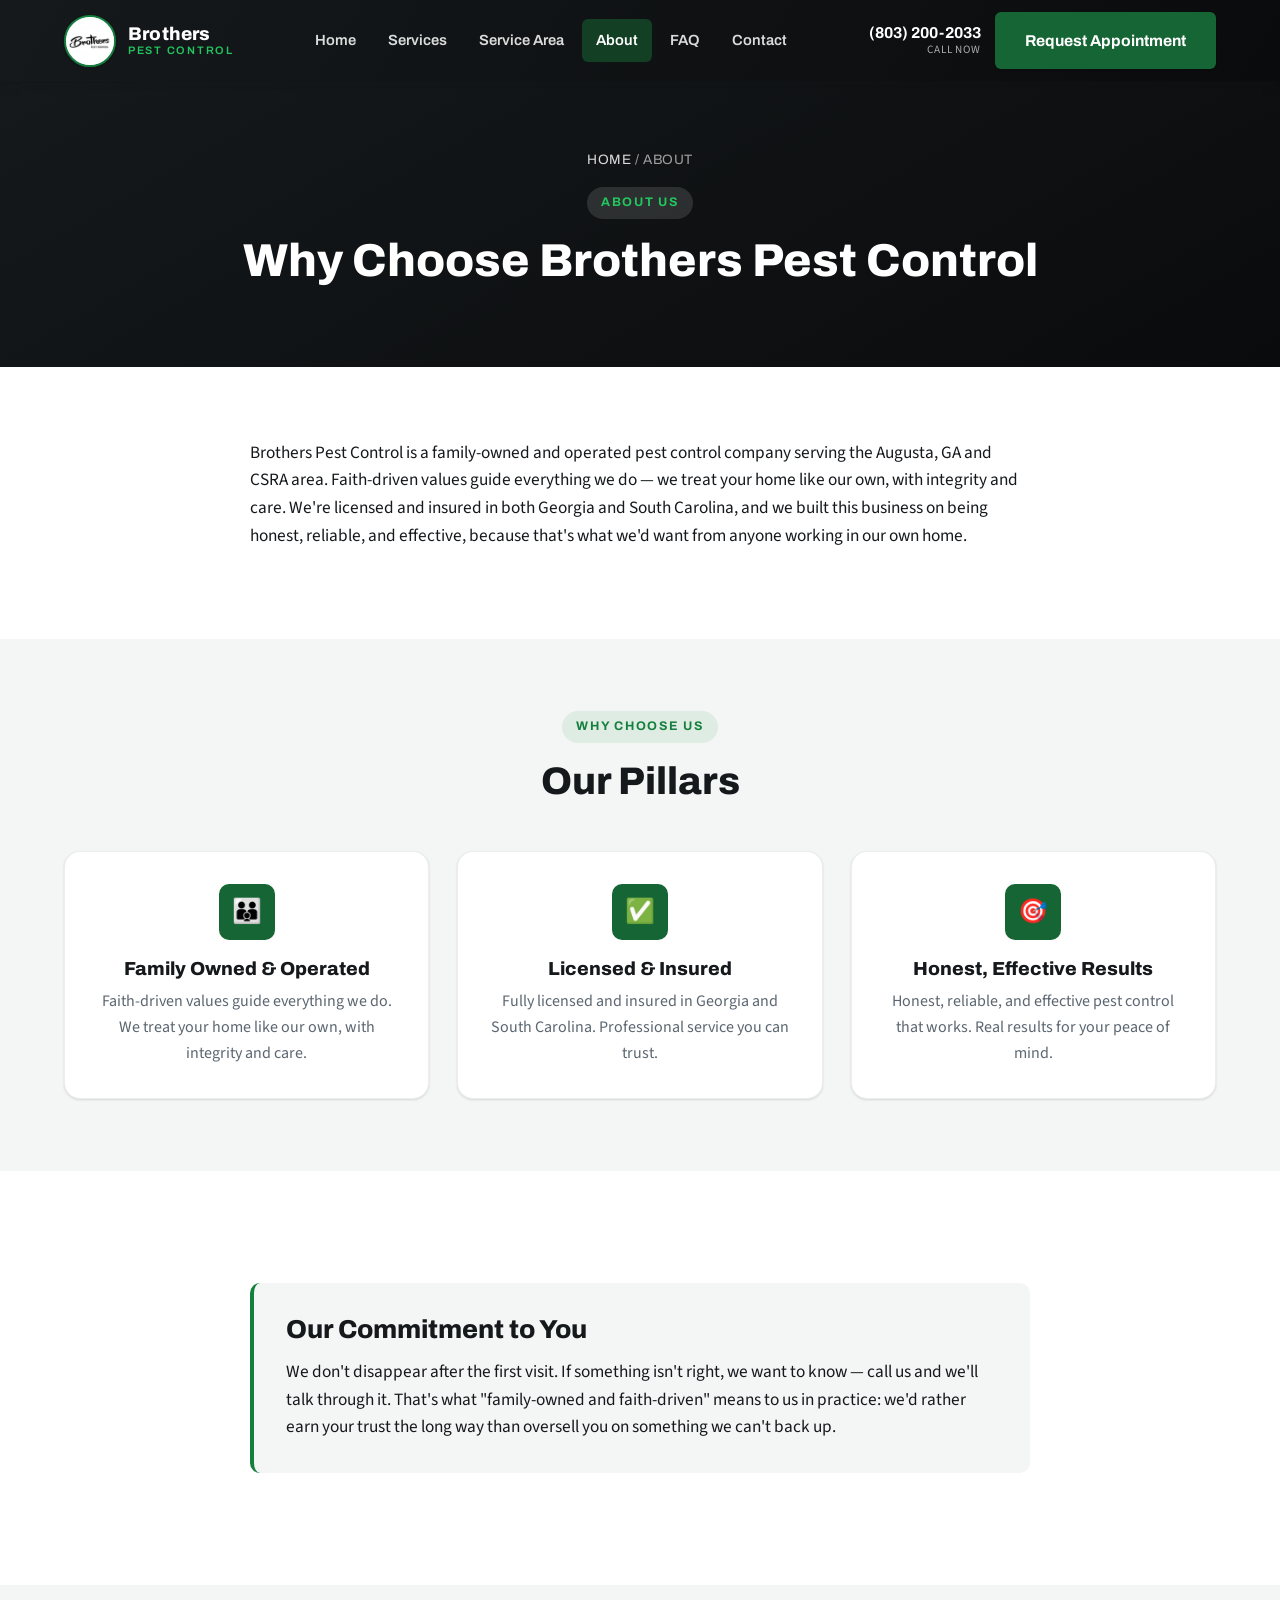
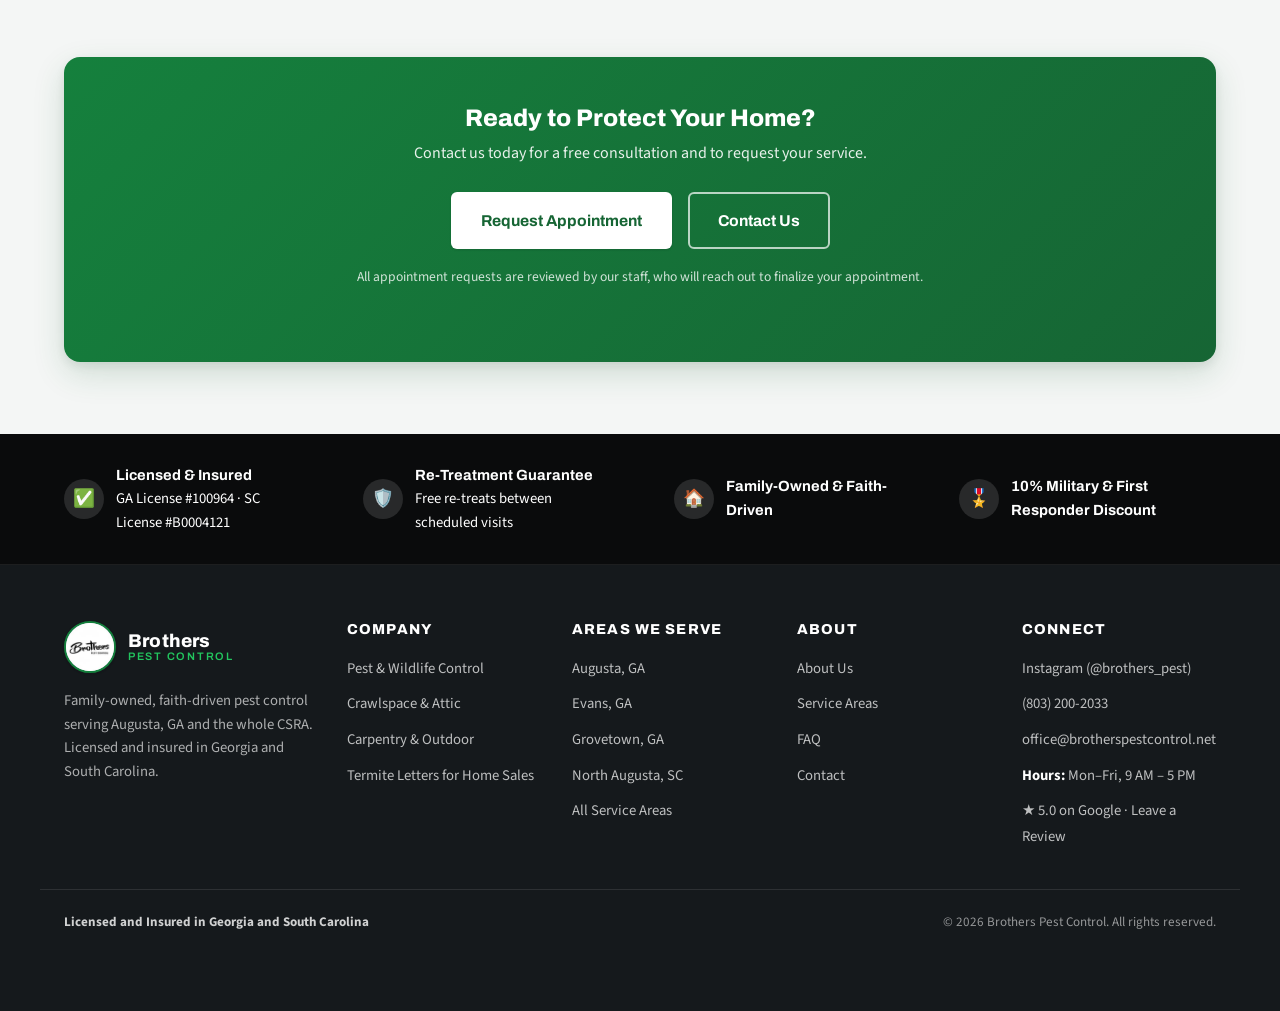
==== commit 84c3bc30: "New SEO updates" ====
--- a/docs/about.html
+++ b/docs/about.html
@@ -109,10 +109,10 @@
 <footer class="site-footer">
   <div class="trust-bar">
     <div class="container trust-bar-inner">
-      <div class="trust-item"><span class="icon">✅</span><div><strong>Licensed &amp; Insured</strong>Georgia &amp; South Carolina</div></div>
+      <div class="trust-item"><span class="icon">✅</span><div><strong>Licensed &amp; Insured</strong>GA License #100964 · SC License #B0004121</div></div>
+      <div class="trust-item"><span class="icon">🛡️</span><div><strong>Re-Treatment Guarantee</strong>Free re-treats between scheduled visits</div></div>
       <div class="trust-item"><span class="icon">🏠</span><div><strong>Family-Owned &amp; Faith-Driven</strong></div></div>
       <div class="trust-item"><span class="icon">🎖️</span><div><strong>10% Military &amp; First Responder Discount</strong></div></div>
-      <div class="trust-item quote-item"><span class="icon">★</span><div><span class="stars-mini">★★★★★</span><p>"Family-owned feel with professional results. Highly recommend Brothers!" — Zach H.</p></div></div>
     </div>
   </div>
   <div class="container footer-columns">
@@ -129,6 +129,17 @@
         <li><a href="services.html#pest-wildlife">Pest &amp; Wildlife Control</a></li>
         <li><a href="services.html#crawlspace-attic">Crawlspace &amp; Attic</a></li>
         <li><a href="services.html#carpentry-outdoor">Carpentry &amp; Outdoor</a></li>
+        <li><a href="termite-letters.html">Termite Letters for Home Sales</a></li>
+      </ul>
+    </div>
+    <div class="footer-col">
+      <h4>Areas We Serve</h4>
+      <ul>
+        <li><a href="pest-control-augusta-ga.html">Augusta, GA</a></li>
+        <li><a href="pest-control-evans-ga.html">Evans, GA</a></li>
+        <li><a href="pest-control-grovetown-ga.html">Grovetown, GA</a></li>
+        <li><a href="pest-control-north-augusta-sc.html">North Augusta, SC</a></li>
+        <li><a href="service-area.html">All Service Areas</a></li>
       </ul>
     </div>
     <div class="footer-col">
@@ -146,6 +157,8 @@
         <li><a href="https://www.instagram.com/brothers_pest" target="_blank" rel="noopener">Instagram (@brothers_pest)</a></li>
         <li><a href="tel:8032002033">(803) 200-2033</a></li>
         <li><a href="mailto:office@brotherspestcontrol.net">office@brotherspestcontrol.net</a></li>
+        <li><span class="footer-hours"><strong>Hours:</strong> Mon–Fri, 9 AM – 5 PM</span></li>
+        <li><a href="https://www.google.com/search?q=Brothers+Pest+Control+(803)+200-2033" target="_blank" rel="noopener">★ 5.0 on Google · Leave a Review</a></li>
       </ul>
     </div>
   </div>
--- a/docs/styles.css
+++ b/docs/styles.css
@@ -1150,3 +1150,221 @@
   .btn-header-cta .short-label { display: inline; }
   .nav-toggle { padding: 7px 9px; }
 }
+
+/* =========================================================
+   SEO round 1 additions (Nov 2026) — rating badge, guarantee,
+   termite-letter band, town/termite pages, 5-col footer
+   ========================================================= */
+.rating-badge {
+  display: inline-flex;
+  align-items: center;
+  gap: 8px;
+  background: rgba(255,255,255,0.08);
+  border: 1px solid rgba(255,255,255,0.2);
+  color: var(--pure-white);
+  font-size: 0.92rem;
+  padding: 8px 14px;
+  border-radius: 999px;
+  margin-bottom: 20px;
+  transition: background var(--transition-fast);
+}
+.rating-badge:hover { background: rgba(255,255,255,0.16); }
+.rating-badge strong { font-family: var(--font-heading); }
+.rating-stars { color: var(--notice-gold); letter-spacing: 1px; }
+
+.callout-row { display: flex; flex-wrap: wrap; gap: 12px; margin-top: 28px; }
+.callout-row .discount-callout { margin-top: 0; }
+
+.guarantee-panel {
+  margin-top: 40px;
+  background: var(--pure-white);
+  border: 1px solid rgba(21,25,28,0.08);
+  border-top: 4px solid var(--accent-green);
+  border-radius: var(--radius-lg);
+  padding: 32px;
+  box-shadow: var(--shadow-sm);
+}
+.guarantee-head { display: flex; align-items: center; gap: 18px; margin-bottom: 20px; }
+.guarantee-head .eyebrow { margin-bottom: 8px; }
+.guarantee-head h3 { margin: 0; font-size: 1.5rem; }
+.guarantee-icon {
+  width: 64px; height: 64px; border-radius: 50%;
+  background: var(--accent-green-deep); color: var(--pure-white);
+  display: flex; align-items: center; justify-content: center;
+  font-size: 1.8rem; flex-shrink: 0;
+}
+.guarantee-terms { display: grid; grid-template-columns: 1fr 1fr; gap: 24px; }
+.guarantee-terms h4 { font-size: 1.05rem; margin-bottom: 6px; color: var(--accent-green-deep); }
+.guarantee-terms p { color: var(--slate-gray); margin: 0; }
+
+.feature-band {
+  display: flex;
+  align-items: center;
+  gap: 20px;
+  margin-top: 32px;
+  background: var(--fog-gray);
+  border: 1px solid rgba(21, 128, 61, 0.3);
+  border-radius: var(--radius-lg);
+  padding: 24px 28px;
+  transition: border-color var(--transition-fast), box-shadow var(--transition-fast);
+}
+.feature-band:hover { border-color: var(--accent-green); box-shadow: var(--shadow-md); }
+.feature-band-icon { font-size: 2rem; flex-shrink: 0; }
+.feature-band-copy { flex: 1; }
+.feature-band-copy strong { display: block; font-family: var(--font-heading); font-size: 1.1rem; margin-bottom: 4px; }
+.feature-band-copy span { color: var(--slate-gray); }
+.feature-band .card-link { margin-top: 0; white-space: nowrap; }
+
+a.area-chip--link { text-decoration: none; border-color: var(--accent-green-on-dark); transition: background var(--transition-fast); }
+a.area-chip--link:hover { background: var(--accent-green-deep); color: var(--pure-white); }
+.area-compact-list.on-light a.area-chip--link { border-color: var(--accent-green); color: var(--accent-green-deep); }
+.area-compact-list.on-light a.area-chip--link:hover { background: var(--accent-green-deep); color: var(--pure-white); }
+a.area-city-card--link { border-color: rgba(21, 128, 61, 0.4); }
+a.area-city-card--link span:not(.pin) { color: var(--accent-green); }
+
+.review-summary { margin-top: 4px; }
+.review-summary strong { color: var(--charcoal-ink); }
+.review-actions { justify-content: center; margin-top: 32px; }
+
+.subsection-title {
+  font-size: 1.35rem;
+  text-align: center;
+  margin: 56px 0 28px;
+}
+.inline-link { color: var(--accent-green); font-weight: 700; text-decoration: underline; }
+
+/* Termite letter + town pages */
+.fact-tiles { display: grid; grid-template-columns: repeat(4, 1fr); gap: 20px; }
+.fact-tile {
+  background: var(--pure-white);
+  border: 1px solid rgba(21,25,28,0.08);
+  border-radius: var(--radius-lg);
+  padding: 24px 22px;
+  box-shadow: var(--shadow-sm);
+  text-align: center;
+}
+.fact-tile strong { display: block; font-family: var(--font-heading); font-size: 1.6rem; color: var(--accent-green-deep); line-height: 1.1; margin-bottom: 6px; }
+.fact-tile span { color: var(--slate-gray); font-size: 0.95rem; }
+.two-col { display: grid; grid-template-columns: 1.4fr 1fr; gap: 40px; align-items: start; }
+.prose h2 { font-size: clamp(1.5rem, 2.6vw, 2rem); }
+.prose h3 { font-size: 1.2rem; margin-top: 1.6em; }
+.prose p { font-size: 1.06rem; }
+.info-card {
+  background: var(--fog-gray);
+  border-radius: var(--radius-lg);
+  padding: 28px;
+  border-left: 4px solid var(--accent-green);
+}
+.info-card h3 { font-size: 1.1rem; }
+.check-list { display: grid; gap: 10px; margin-bottom: 0; }
+.check-list li { display: flex; gap: 10px; align-items: flex-start; }
+.check-list li::before {
+  content: "✓"; flex-shrink: 0;
+  width: 22px; height: 22px; border-radius: 50%;
+  background: var(--accent-green-deep); color: var(--pure-white);
+  display: inline-flex; align-items: center; justify-content: center;
+  font-size: 0.78rem; margin-top: 2px;
+}
+.prose .check-list { margin: 0 0 1em; }
+
+/* Footer: 5 trust items + 5 columns */
+.trust-bar-inner { grid-template-columns: repeat(5, 1fr); }
+.footer-columns { grid-template-columns: 1.3fr 1fr 1fr 1fr 1fr; }
+.footer-hours { color: rgba(255,255,255,0.72); font-size: 0.92rem; }
+.footer-hours strong { color: var(--pure-white); }
+
+@media (max-width: 980px) {
+  .trust-bar-inner { grid-template-columns: repeat(2, 1fr); }
+  .footer-columns { grid-template-columns: 1fr 1fr; }
+  .fact-tiles { grid-template-columns: repeat(2, 1fr); }
+  .two-col { grid-template-columns: 1fr; }
+}
+@media (max-width: 640px) {
+  .trust-bar-inner, .footer-columns, .fact-tiles, .guarantee-terms { grid-template-columns: 1fr; }
+  .guarantee-panel { padding: 24px 20px; }
+  .feature-band { flex-direction: column; align-items: flex-start; }
+}
+
+/* Hero: Google rating badge sits under the logo box (right column) */
+.hero-side { display: flex; flex-direction: column; align-items: center; gap: 18px; }
+.hero-side .hero-media { width: 100%; }
+.hero-side .rating-badge { margin-bottom: 0; }
+@media (max-width: 980px) {
+  .hero-side { order: -1; }
+}
+
+/* Services: termite sub-section gets its own spaced header with a divider */
+.subsection-head {
+  margin-top: 72px;
+  padding-top: 64px;
+  border-top: 1px solid rgba(21,25,28,0.1);
+}
+@media (max-width: 640px) {
+  .subsection-head { margin-top: 48px; padding-top: 44px; }
+}
+
+/* Termite letters page: header CTAs, overlapping fact strip, report cards, split row */
+.page-header--with-cta { padding-bottom: 120px; }
+.header-cta-row { justify-content: center; margin-top: 28px; }
+.fact-strip { position: relative; margin-top: -64px; padding-bottom: 8px; }
+.fact-strip .fact-tile { box-shadow: var(--shadow-md); }
+.report-card {
+  display: flex;
+  flex-direction: column;
+  border-top: 4px solid var(--accent-green);
+}
+.report-state {
+  font-family: var(--font-heading);
+  font-weight: 700;
+  font-size: 0.78rem;
+  letter-spacing: 0.14em;
+  text-transform: uppercase;
+  color: var(--accent-green);
+  margin-bottom: 10px;
+}
+.report-card p { margin-bottom: 20px; }
+.report-license {
+  margin-top: auto;
+  padding-top: 16px;
+  border-top: 1px solid rgba(21,25,28,0.08);
+  font-family: var(--font-heading);
+  font-weight: 700;
+  font-size: 0.88rem;
+  color: var(--charcoal-ink);
+}
+.split-2 { display: grid; grid-template-columns: 1fr 1fr; gap: 32px; align-items: stretch; }
+.split-2 .testimonial-card { display: flex; flex-direction: column; justify-content: center; }
+.testimonial-more { margin: 18px 0 0; }
+.info-panel .eyebrow { margin-bottom: 12px; align-self: flex-start; }
+.info-panel h3 { font-size: 1.35rem; margin-bottom: 16px; }
+.info-panel .check-list { margin-bottom: 24px; }
+.info-panel:hover { transform: none; }
+@media (max-width: 980px) {
+  .split-2 { grid-template-columns: 1fr; }
+}
+@media (max-width: 640px) {
+  .page-header--with-cta { padding-bottom: 96px; }
+  .fact-strip { margin-top: -56px; }
+}
+.page-header .btn-secondary { color: var(--pure-white); border-color: rgba(255,255,255,0.6); }
+.page-header .btn-secondary:hover { background: var(--pure-white); color: var(--charcoal-ink); }
+@media (max-width: 640px) {
+  .fact-strip .fact-tiles { grid-template-columns: 1fr 1fr; gap: 12px; }
+  .fact-strip .fact-tile { padding: 18px 12px; }
+  .fact-strip .fact-tile strong { font-size: 1.3rem; }
+  .fact-strip .fact-tile span { font-size: 0.85rem; }
+}
+
+/* Service area: only linked town cards react on hover */
+.area-city-card:not(a):hover { border-color: rgba(21,25,28,0.08); transform: none; }
+a.area-city-card--link { cursor: pointer; }
+a.area-city-card--link:hover { box-shadow: var(--shadow-md); }
+
+/* Footer trust bar: four items (review quote removed), centered as a group */
+.trust-bar-inner { grid-template-columns: repeat(4, auto); justify-content: center; column-gap: 56px; }
+@media (max-width: 980px) {
+  .trust-bar-inner { grid-template-columns: repeat(2, auto); column-gap: 40px; }
+}
+@media (max-width: 640px) {
+  .trust-bar-inner { grid-template-columns: auto; }
+}
